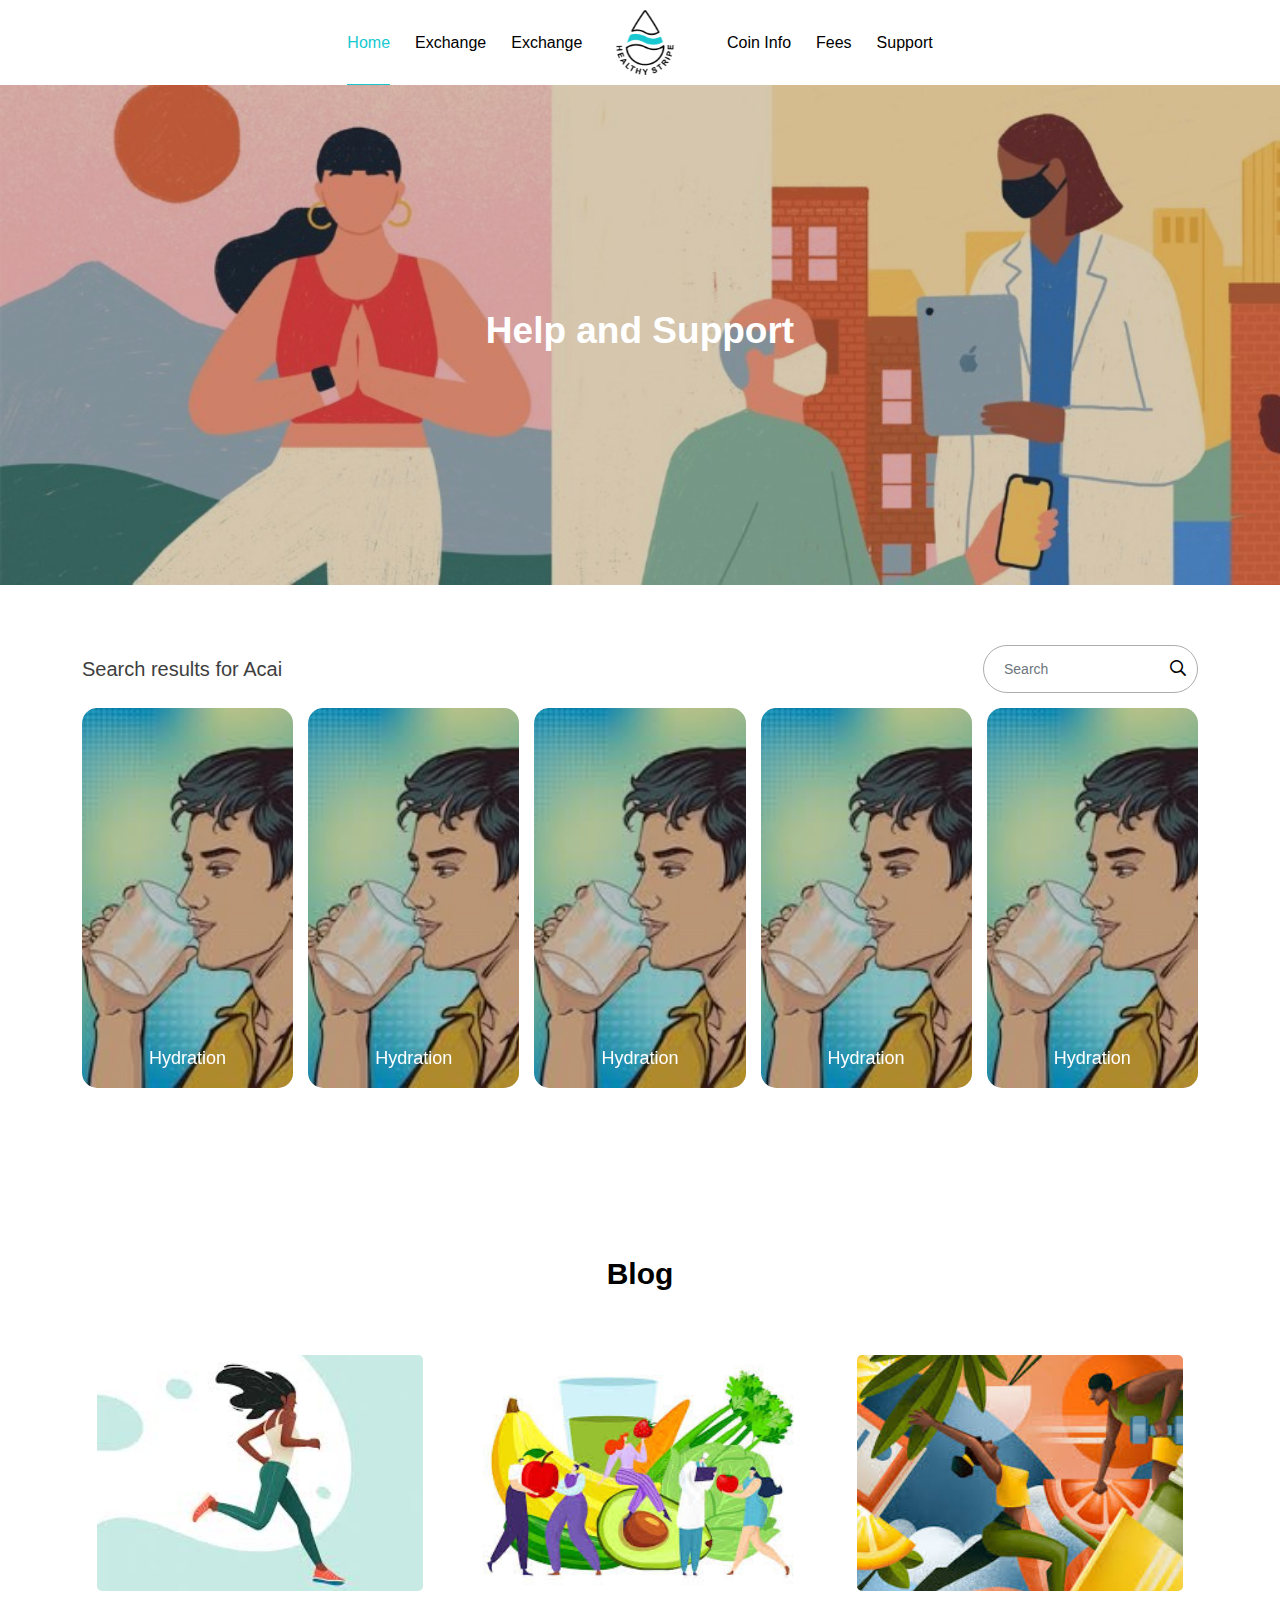
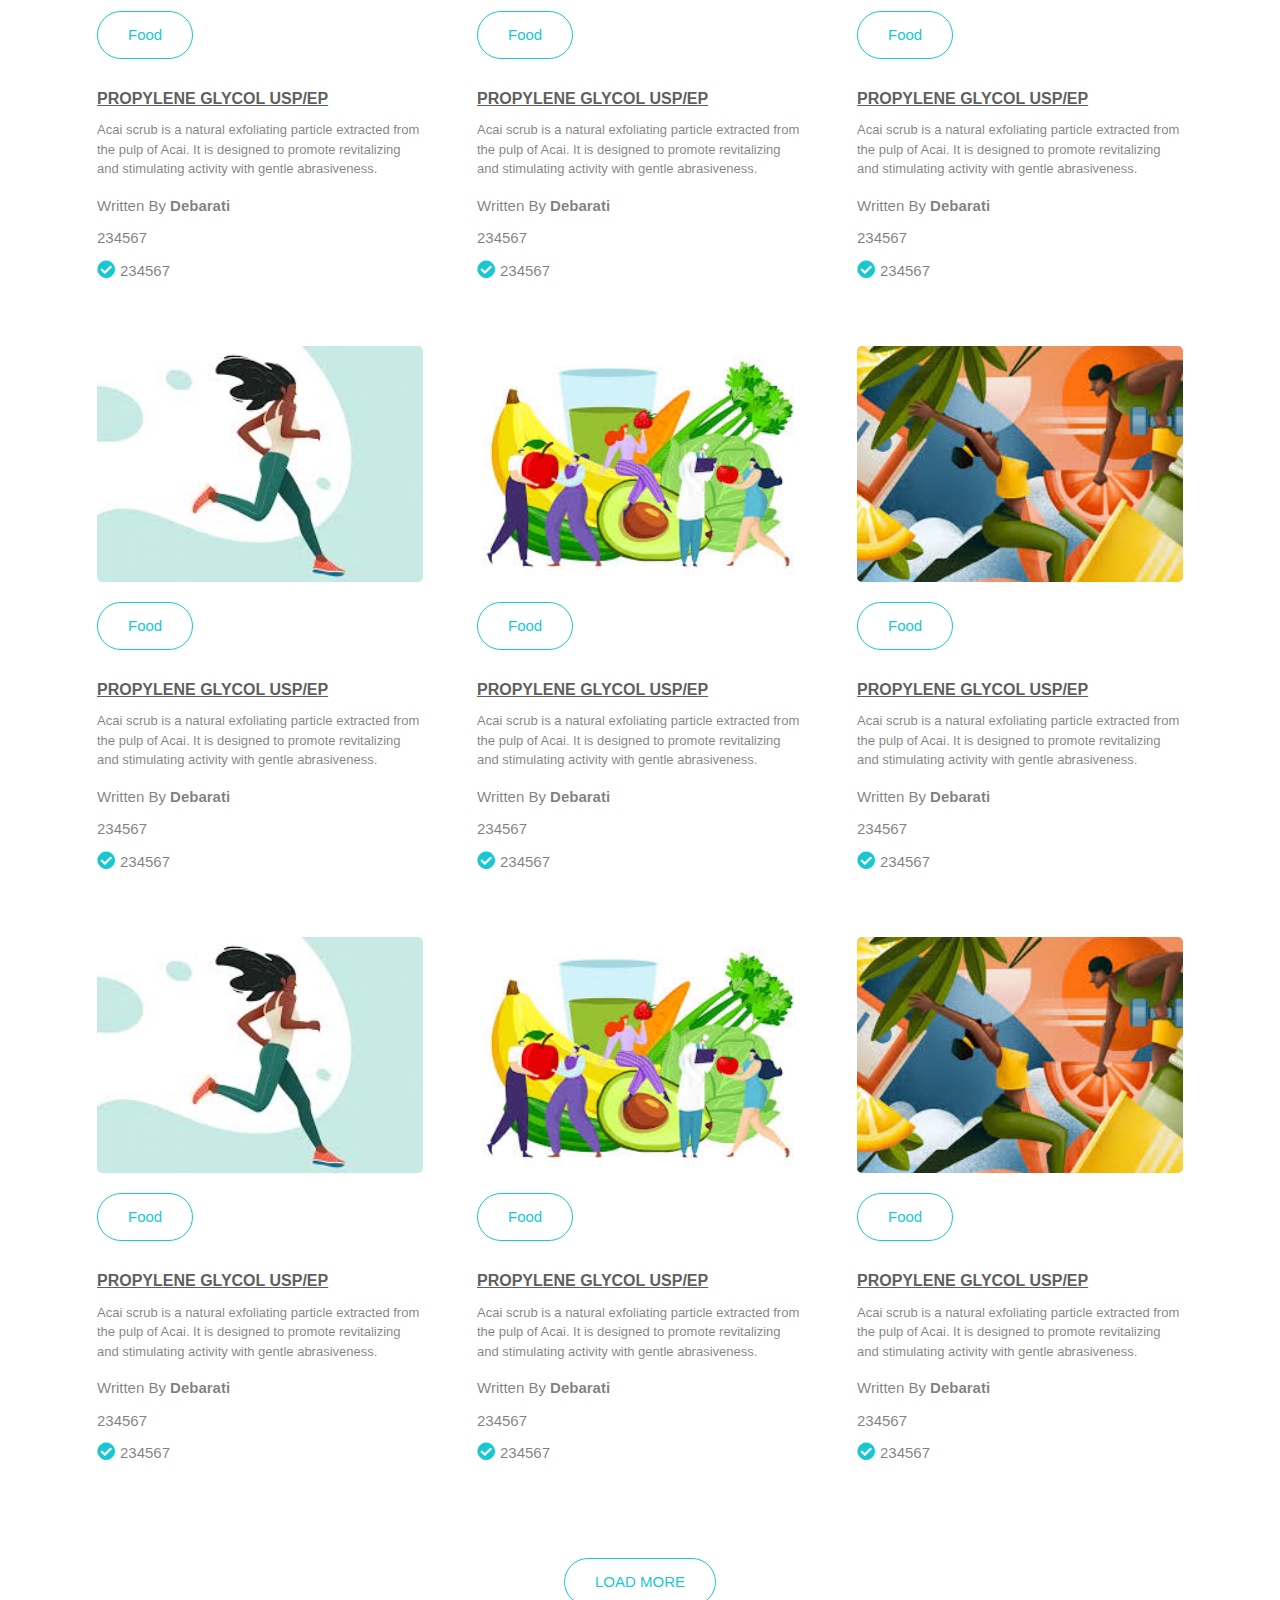
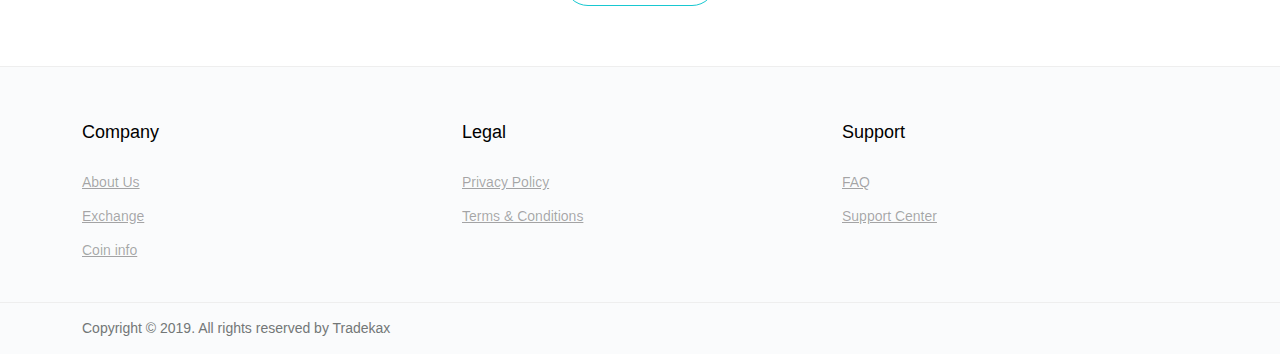
==== index.html @ e3a2a2ac "initial" ====
<!doctype html>
<html lang="en">

<head>
    <meta charset="utf-8">
    <meta name="viewport" content="width=device-width, initial-scale=1">
    <title>Homepage</title>
    <link rel="apple-touch-icon" sizes="57x57" href="img/favicon/apple-icon-57x57.png">
    <link rel="apple-touch-icon" sizes="60x60" href="img/favicon/apple-icon-60x60.png">
    <link rel="apple-touch-icon" sizes="72x72" href="img/favicon/apple-icon-72x72.png">
    <link rel="apple-touch-icon" sizes="76x76" href="img/favicon/apple-icon-76x76.png">
    <link rel="apple-touch-icon" sizes="114x114" href="img/favicon/apple-icon-114x114.png">
    <link rel="apple-touch-icon" sizes="120x120" href="img/favicon/apple-icon-120x120.png">
    <link rel="apple-touch-icon" sizes="144x144" href="img/favicon/apple-icon-144x144.png">
    <link rel="apple-touch-icon" sizes="152x152" href="img/favicon/apple-icon-152x152.png">
    <link rel="apple-touch-icon" sizes="180x180" href="img/favicon/apple-icon-180x180.png">
    <link rel="icon" type="image/png" sizes="192x192" href="img/favicon/android-icon-192x192.png">
    <link rel="icon" type="image/png" sizes="32x32" href="img/favicon/favicon-32x32.png">
    <link rel="icon" type="image/png" sizes="96x96" href="img/favicon/favicon-96x96.png">
    <link rel="icon" type="image/png" sizes="16x16" href="img/favicon/favicon-16x16.png">
    <link rel="manifest" href="img/favicon/manifest.json">
    <meta name="msapplication-TileColor" content="#ffffff">
    <meta name="msapplication-TileImage" content="img/favicon/ms-icon-144x144.png">
    <meta name="theme-color" content="#ffffff">

    <!-- Bootstrap 5.2.3 CSS -->
    <link rel="stylesheet" type="text/css" href="css/bootstrap.min.css">
    <!--  Font-Awesome-5 CSS -->
    <link rel="stylesheet" href="css/font-awesome.css">
    <!-- Swiper 8.1.5 -->
    <link rel="stylesheet" href="css/swiper-bundle.min.css">
    <!-- Custom CSS -->
    <link rel="stylesheet" type="text/css" href="css/style.css">
    <!-- Custom Responsive CSS -->
    <link rel="stylesheet" type="text/css" href="css/responsive.css">

</head>

<body>
    <!-- loader  -->
    <div class="loader-wrapper" style="display: none;">
        <div class="loader">
            <img src="img/logo.png" alt="">
        </div>
    </div>

    <!-- Header -->
    <header id="header">
        <div class="container">
            <div class="row">
                <div class="col-12">
                    <nav class="navbar navbar-expand-lg">
                        <a class="navbar-brand d-lg-none" href="index.html">
                            <img src="img/logo.png" alt="">
                        </a>

                        <button class="navbar-toggler" type="button">
                            <span class="navbar-toggler-icon"></span>
                        </button>
                        <div class="overlay" style="display:none"></div>
                        <div class="collapse navbar-collapse">
                            <ul class="navbar-nav left_auto">
                                <li class="nav-item active">
                                    <a class="nav-link" href="index.html">Home</a>
                                </li>
                                <li class="nav-item">
                                    <a class="nav-link" href="javascript:void(0);">Exchange</a>
                                </li>
                                <li class="nav-item">
                                    <a class="nav-link" href="javascript:void(0);">Exchange</a>
                                </li>
                                <li class="nav-item mobile_none">
                                    <a class="navbar-brand" href="index.html">
                                        <img src="img/logo.png" alt="">
                                    </a>
                                </li>
                                <li class="nav-item">
                                    <a class="nav-link" href="javascript:void(0);">Coin Info</a>
                                </li>
                                <li class="nav-item">
                                    <a class="nav-link" href="javascript:void(0);">Fees</a>
                                </li>

                                <li class="nav-item">
                                    <a class="nav-link" href="javascript:void(0);">Support</a>
                                </li>
                            </ul>


                        </div>
                    </nav>
                </div>
            </div>
        </div>
    </header>



    <section class="same_page_heading section_padding hero_banner">
        <div class="container">
            <div class="row">
                <div class="col-sm-12 col-md-12 col-lg-12">
                    <div class="text-center other_page_inner">
                        <div class="page_heading">
                            <h1>Help and Support</h1>

                        </div>

                    </div>
                </div>
            </div>
        </div>
    </section>

    <section class="slider_section section_padding">
        <div class="container">
            <div class="top_filter_bar">
                <div class="top_filter_heading">
                    <h2>Search results for Acai</h2>
                </div>
                <div class="top_filter_select">
                    <div class="form-group position-relative">                       
                        <input type="text" class="form-control" placeholder="Search">
                        <div class="verified"><i class="far fa-search"></i></div>
                    </div>
                </div>
            </div>
            <div class="swiper partners-swiper">
                <div class="swiper-wrapper">
                    <div class="swiper-slide">
                        <div class="slide_card">
                            <img src="img/topic.jpg" alt="">
                            <div class="tittle">
                                <h3>Hydration</h3>
                            </div>
                        </div>


                    </div>

                    <div class="swiper-slide">
                        <div class="slide_card">
                            <img src="img/topic.jpg" alt="">
                            <div class="tittle">
                                <h3>Hydration</h3>
                            </div>
                        </div>


                    </div>

                    <div class="swiper-slide">
                        <div class="slide_card">
                            <img src="img/topic.jpg" alt="">
                            <div class="tittle">
                                <h3>Hydration</h3>
                            </div>
                        </div>


                    </div>

                    <div class="swiper-slide">
                        <div class="slide_card">
                            <img src="img/topic.jpg" alt="">
                            <div class="tittle">
                                <h3>Hydration</h3>
                            </div>
                        </div>


                    </div>

                    <div class="swiper-slide">
                        <div class="slide_card">
                            <img src="img/topic.jpg" alt="">
                            <div class="tittle">
                                <h3>Hydration</h3>
                            </div>
                        </div>


                    </div>

                    <div class="swiper-slide">
                        <div class="slide_card">
                            <img src="img/topic.jpg" alt="">
                            <div class="tittle">
                                <h3>Hydration</h3>
                            </div>
                        </div>


                    </div>
                    <div class="swiper-slide">
                        <div class="slide_card">
                            <img src="img/topic.jpg" alt="">
                            <div class="tittle">
                                <h3>Hydration</h3>
                            </div>
                        </div>


                    </div>

                </div>
            </div>
        </div>
    </section>

    <section class="product_section section_padding">
        <div class="container">
            <div class="text-center m-5">
               
                <h2 class="section-heading">
                   Blog
                </h2>
            </div>
            <div class="right_block_wrapper">


                <div class="product_list">
                    <div class="row g-4">
                        <div class="col-sm-12 col-md-6 col-lg-6 col-xl-4">
                            <div class="product_card">
                                <div class="product_img position-relative">
                                    <a href="javascript:void(0)"><img src="img/blog1.jpg" alt="#"></a>
                                   
                                </div>
                                <div class="product_details">
                                    <div class="btn_block">
                                        <a href="#!" class="quote-btn">Food
                                        </a>
                                    </div>
                                    <div class="tittle_dis_block">
                                        <h3><a href="javascript:void(0)">PROPYLENE GLYCOL USP/EP</a></h3>
                                        <p>Acai scrub is a natural exfoliating particle extracted from the pulp of Acai.
                                            It is designed to promote revitalizing and stimulating activity with gentle
                                            abrasiveness.</p>
                                    </div>
                                    <div class="getbtn_block">
                                        <div class="product_id">
                                            <span>Written By</span> Debarati 
                                        </div>
                                        <div class="product_id">
                                          <span>234567</span>
                                        </div>
                                        <div class="product_id">
                                            <i class="fas fa-check-circle"></i><span>234567</span>
                                        </div>
                                       
                                    </div>
                                </div>
                            </div>
                        </div>
                        <div class="col-sm-12 col-md-6 col-lg-6 col-xl-4">
                            <div class="product_card">
                                <div class="product_img position-relative">
                                    <a href="javascript:void(0)"><img src="img/blog2.jpg" alt="#"></a>
                                  
                                </div>
                                <div class="product_details">
                                    <div class="btn_block">
                                        <a href="#!" class="quote-btn">Food
                                        </a>
                                    </div>
                                    <div class="tittle_dis_block">
                                        <h3><a href="javascript:void(0)">PROPYLENE GLYCOL USP/EP</a></h3>
                                        <p>Acai scrub is a natural exfoliating particle extracted from the pulp of Acai.
                                            It is designed to promote revitalizing and stimulating activity with gentle
                                            abrasiveness.</p>
                                    </div>
                                    <div class="getbtn_block">
                                        <div class="product_id">
                                            <span>Written By</span> Debarati 
                                        </div>
                                        <div class="product_id">
                                          <span>234567</span>
                                        </div>
                                        <div class="product_id">
                                            <i class="fas fa-check-circle"></i><span>234567</span>
                                        </div>
                                       
                                    </div>
                                </div>
                            </div>
                        </div>
                        <div class="col-sm-12 col-md-6 col-lg-6 col-xl-4">
                            <div class="product_card">
                                <div class="product_img position-relative">
                                    <a href="javascript:void(0)"><img src="img/blog3.jpg" alt="#"></a>
                                   
                                </div>
                                <div class="product_details">
                                    <div class="btn_block">
                                        <a href="#!" class="quote-btn">Food
                                        </a>
                                    </div>
                                    <div class="tittle_dis_block">
                                        <h3><a href="javascript:void(0)">PROPYLENE GLYCOL USP/EP</a></h3>
                                        <p>Acai scrub is a natural exfoliating particle extracted from the pulp of Acai.
                                            It is designed to promote revitalizing and stimulating activity with gentle
                                            abrasiveness.</p>
                                    </div>
                                    <div class="getbtn_block">
                                        <div class="product_id">
                                            <span>Written By</span> Debarati 
                                        </div>
                                        <div class="product_id">
                                          <span>234567</span>
                                        </div>
                                        <div class="product_id">
                                            <i class="fas fa-check-circle"></i><span>234567</span>
                                        </div>
                                       
                                    </div>
                                </div>
                            </div>
                        </div>

                        <div class="col-sm-12 col-md-6 col-lg-6 col-xl-4">
                            <div class="product_card">
                                <div class="product_img position-relative">
                                    <a href="javascript:void(0)"><img src="img/blog1.jpg" alt="#"></a>
                                   
                                </div>
                                <div class="product_details">
                                    <div class="btn_block">
                                        <a href="#!" class="quote-btn">Food
                                        </a>
                                    </div>
                                    <div class="tittle_dis_block">
                                        <h3><a href="javascript:void(0)">PROPYLENE GLYCOL USP/EP</a></h3>
                                        <p>Acai scrub is a natural exfoliating particle extracted from the pulp of Acai.
                                            It is designed to promote revitalizing and stimulating activity with gentle
                                            abrasiveness.</p>
                                    </div>
                                    <div class="getbtn_block">
                                        <div class="product_id">
                                            <span>Written By</span> Debarati 
                                        </div>
                                        <div class="product_id">
                                          <span>234567</span>
                                        </div>
                                        <div class="product_id">
                                            <i class="fas fa-check-circle"></i><span>234567</span>
                                        </div>
                                       
                                    </div>
                                </div>
                            </div>
                        </div>
                        <div class="col-sm-12 col-md-6 col-lg-6 col-xl-4">
                            <div class="product_card">
                                <div class="product_img position-relative">
                                    <a href="javascript:void(0)"><img src="img/blog2.jpg" alt="#"></a>
                                  
                                </div>
                                <div class="product_details">
                                    <div class="btn_block">
                                        <a href="#!" class="quote-btn">Food
                                        </a>
                                    </div>
                                    <div class="tittle_dis_block">
                                        <h3><a href="javascript:void(0)">PROPYLENE GLYCOL USP/EP</a></h3>
                                        <p>Acai scrub is a natural exfoliating particle extracted from the pulp of Acai.
                                            It is designed to promote revitalizing and stimulating activity with gentle
                                            abrasiveness.</p>
                                    </div>
                                    <div class="getbtn_block">
                                        <div class="product_id">
                                            <span>Written By</span> Debarati 
                                        </div>
                                        <div class="product_id">
                                          <span>234567</span>
                                        </div>
                                        <div class="product_id">
                                            <i class="fas fa-check-circle"></i><span>234567</span>
                                        </div>
                                       
                                    </div>
                                </div>
                            </div>
                        </div>
                        <div class="col-sm-12 col-md-6 col-lg-6 col-xl-4">
                            <div class="product_card">
                                <div class="product_img position-relative">
                                    <a href="javascript:void(0)"><img src="img/blog3.jpg" alt="#"></a>
                                   
                                </div>
                                <div class="product_details">
                                    <div class="btn_block">
                                        <a href="#!" class="quote-btn">Food
                                        </a>
                                    </div>
                                    <div class="tittle_dis_block">
                                        <h3><a href="javascript:void(0)">PROPYLENE GLYCOL USP/EP</a></h3>
                                        <p>Acai scrub is a natural exfoliating particle extracted from the pulp of Acai.
                                            It is designed to promote revitalizing and stimulating activity with gentle
                                            abrasiveness.</p>
                                    </div>
                                    <div class="getbtn_block">
                                        <div class="product_id">
                                            <span>Written By</span> Debarati 
                                        </div>
                                        <div class="product_id">
                                          <span>234567</span>
                                        </div>
                                        <div class="product_id">
                                            <i class="fas fa-check-circle"></i><span>234567</span>
                                        </div>
                                       
                                    </div>
                                </div>
                            </div>
                        </div>
                        <div class="col-sm-12 col-md-6 col-lg-6 col-xl-4">
                            <div class="product_card">
                                <div class="product_img position-relative">
                                    <a href="javascript:void(0)"><img src="img/blog1.jpg" alt="#"></a>
                                   
                                </div>
                                <div class="product_details">
                                    <div class="btn_block">
                                        <a href="#!" class="quote-btn">Food
                                        </a>
                                    </div>
                                    <div class="tittle_dis_block">
                                        <h3><a href="javascript:void(0)">PROPYLENE GLYCOL USP/EP</a></h3>
                                        <p>Acai scrub is a natural exfoliating particle extracted from the pulp of Acai.
                                            It is designed to promote revitalizing and stimulating activity with gentle
                                            abrasiveness.</p>
                                    </div>
                                    <div class="getbtn_block">
                                        <div class="product_id">
                                            <span>Written By</span> Debarati 
                                        </div>
                                        <div class="product_id">
                                          <span>234567</span>
                                        </div>
                                        <div class="product_id">
                                            <i class="fas fa-check-circle"></i><span>234567</span>
                                        </div>
                                       
                                    </div>
                                </div>
                            </div>
                        </div>
                        <div class="col-sm-12 col-md-6 col-lg-6 col-xl-4">
                            <div class="product_card">
                                <div class="product_img position-relative">
                                    <a href="javascript:void(0)"><img src="img/blog2.jpg" alt="#"></a>
                                  
                                </div>
                                <div class="product_details">
                                    <div class="btn_block">
                                        <a href="#!" class="quote-btn">Food
                                        </a>
                                    </div>
                                    <div class="tittle_dis_block">
                                        <h3><a href="javascript:void(0)">PROPYLENE GLYCOL USP/EP</a></h3>
                                        <p>Acai scrub is a natural exfoliating particle extracted from the pulp of Acai.
                                            It is designed to promote revitalizing and stimulating activity with gentle
                                            abrasiveness.</p>
                                    </div>
                                    <div class="getbtn_block">
                                        <div class="product_id">
                                            <span>Written By</span> Debarati 
                                        </div>
                                        <div class="product_id">
                                          <span>234567</span>
                                        </div>
                                        <div class="product_id">
                                            <i class="fas fa-check-circle"></i><span>234567</span>
                                        </div>
                                       
                                    </div>
                                </div>
                            </div>
                        </div>
                        <div class="col-sm-12 col-md-6 col-lg-6 col-xl-4">
                            <div class="product_card">
                                <div class="product_img position-relative">
                                    <a href="javascript:void(0)"><img src="img/blog3.jpg" alt="#"></a>
                                   
                                </div>
                                <div class="product_details">
                                    <div class="btn_block">
                                        <a href="#!" class="quote-btn">Food
                                        </a>
                                    </div>
                                    <div class="tittle_dis_block">
                                        <h3><a href="javascript:void(0)">PROPYLENE GLYCOL USP/EP</a></h3>
                                        <p>Acai scrub is a natural exfoliating particle extracted from the pulp of Acai.
                                            It is designed to promote revitalizing and stimulating activity with gentle
                                            abrasiveness.</p>
                                    </div>
                                    <div class="getbtn_block">
                                        <div class="product_id">
                                            <span>Written By</span> Debarati 
                                        </div>
                                        <div class="product_id">
                                          <span>234567</span>
                                        </div>
                                        <div class="product_id">
                                            <i class="fas fa-check-circle"></i><span>234567</span>
                                        </div>
                                       
                                    </div>
                                </div>
                            </div>
                        </div>
                  
                    </div>
                    <div>
                        <div class="btn_block text-center mt-5">
                            <a href="#!" class="quote-btn">LOAD MORE
                            </a>
                        </div>
                    </div>
                </div>

            </div>
        </div>
    </section>






    <footer class="footer_wrapper">
        <div class="container">
            <div class="row">              
                <div class="col-md-12 col-lg-12 col-xl-12 order-xl-1 order-lg-1">
                    <div class="row">
                        <div class="col-6 col-md-4  mb-3 mb-sm-0">
                            <h6>Company</h6>
                            <ul class="footer-links">
                                <li> <a href="#">About Us</a> </li>
                                <li> <a href="./Page2.html">Exchange</a> </li>
                                <li> <a href="#">Coin info</a> </li>
                            </ul>
                        </div>
                        <div class="col-6 col-md-4  mb-3 mb-sm-0">
                            <h6>Legal</h6>
                            <ul class="footer-links">
                                <li><a href="#">Privacy Policy</a></li>
                                <li><a href="#">Terms & Conditions</a></li>
                            </ul>
                        </div>
                        <div class="col-6 col-md-4 mb-3 mb-sm-0">
                            <h6>Support</h6>
                            <ul class="footer-links">
                                <li><a href="#">FAQ</a></li>
                                <li><a href="#">Support Center</a></li>
                            </ul>
                        </div>
                       
                    </div>
                </div>
            </div>
        </div>
        <div class="copyright">
            <div class="container">
                <div class="row align-items-center">
                    <div class="col-sm-12">
                        <span>
                            Copyright © 2019. All rights reserved by Tradekax
                        </span>
                    </div>

                </div>
            </div>
        </div>
    </footer>

    <a href="javascript:void(0)" id="top-button" class="back_top">
        <span>
            <svg xmlns="http://www.w3.org/2000/svg" viewBox="0 0 25 25" fill="none">
                <mask id="mask0_511_55" style="mask-type:alpha" maskUnits="userSpaceOnUse" x="0" y="0" width="25"
                    height="25">
                    <rect x="0.5" y="0.25" width="24" height="24" fill="currentColor" />
                </mask>
                <g mask="url(#mask0_511_55)">
                    <path
                        d="M11.5 22.25V6.075L6.9 10.65L5.5 9.25L12.5 2.25L19.5 9.25L18.1 10.675L13.5 6.075V22.25H11.5Z"
                        fill="currentColor" />
                </g>
            </svg>
        </span>
    </a>



    <script src="https://ajax.googleapis.com/ajax/libs/jquery/3.6.1/jquery.min.js"></script>
    <!-- Bootstrap v5.2.3  -->

    <script src="https://cdn.jsdelivr.net/npm/bootstrap@5.0.2/dist/js/bootstrap.bundle.min.js"
        integrity="sha384-MrcW6ZMFYlzcLA8Nl+NtUVF0sA7MsXsP1UyJoMp4YLEuNSfAP+JcXn/tWtIaxVXM"
        crossorigin="anonymous"></script>
    <!-- Swiper 8.1.5 -->
    <script src="js/swiper-bundle.min.js"></script>
    <script src="js/script.js"></script>

    <script>
        var swiper = new Swiper(".mySwiper", {
            spaceBetween: 20,
            pagination: {
                el: ".swiper-pagination",
                clickable: true,
            },
        });


        var swiper = new Swiper(".partners-swiper", {
            spaceBetween: 15,
            speed: 1000,
            loop: true,
            pagination: {
                el: ".swiper-pagination",
                clickable: true,
            },
            navigation: {
                nextEl: ".swiper-button-next",
                prevEl: ".swiper-button-prev"
            },
            autoplay: {
                delay: 1000,
                disableOnInteraction: false,
                pauseOnMouseEnter: true,
            },
            breakpoints: {
                0: {
                    slidesPerView: 1,
                },
                575: {
                    slidesPerView: 2,
                },
                767: {
                    slidesPerView: 4,
                },
                991: {
                    slidesPerView: 4,
                },
                1200: {
                    slidesPerView: 5,
                },
            },
        });
    </script>
</body>

</html>
---- css/style.css ----
html {
    /* For Firefox */
    overflow-y: scroll;
    scrollbar-color: #b8b8b8 #282829;
    scrollbar-width: thin;
  }  
  /* For Chrome and other browsers except Firefox */
  body::-webkit-scrollbar {
      width: 0.5em;
      background-color: #282829;
  }
  body::-webkit-scrollbar-thumb {
      background-color: #b8b8b8;
  }

* {
    -webkit-font-smoothing: antialiased;
    -moz-os-font-smoothing: grayscale;
    box-sizing: border-box;
    padding: 0;
    margin: 0;
    outline: 0;
    vertical-align: baseline;
}

html {
  scroll-behavior: smooth;
}

body {
    margin: 0 auto;
    font-size: 16px;
    padding: 0;
    font-family: 'Open Sans', sans-serif;
    color: #000;
}

::selection {
    background-color: #2050ec;
    color: #fff;
}

h1,
h2,
h3,
h4,
h5,
h6,
.h1,
.h2,
.h3,
.h4,
.h5,
.h6 {
    color: #000;
}

a {
    transition: all 0.5s ease;
    -moz-transition: all 0.5s ease;
    -ms-transition: all 0.5s ease;
    -o-transition: all 0.5s ease;
    -webkit-transition: all 0.5s ease;
    outline: 0;
    color: #000;
}

a:hover {
    outline: none;
    color: #1d1d1d;
    text-decoration: none;
}

.wow {
    visibility: hidden;
}

.clear {
    clear: both;
}

img:not(table img) {
    max-width: 100%;
}

iframe {
    border: 0;
    max-width: 100%;
    display: block;
    margin: 0 auto;
}

p {
    font-size: 16px;
    color: #757576;
}

figure {
    margin: 0 auto;
    display: block;
    text-align: center;
}

body.scroll-off {
    overflow: hidden;
}

.section-padding {
    padding-top: 60px;
    padding-bottom: 60px;
}

.section-heading {
    color: #000000;
    font-size: 30px;
    font-weight: bold;
    margin-bottom: 0;
}

.section {
    margin-top: 50px;
}

.font-400 {
    font-weight: 400;
}

.font-500 {
    font-weight: 500;
}

::-webkit-input-placeholder {
    color: rgba(0, 0, 0, 0.3);
}

::-moz-placeholder {
    color: rgba(0, 0, 0, 0.3);
}

:-ms-input-placeholder {
    color: rgba(0, 0, 0, 0.3);
}

:-moz-placeholder {
    color: rgba(0, 0, 0, 0.3);
}


/*==================== User Dropdown Start ===================*/

.user_dropdown {
    display: inline-block;
}

.user_dropdown>a {
    color: #494949;
    padding-right: 0;
    padding-top: 0;
    padding-bottom: 0;
}

.user_dropdown img {
    height: 35px;
    width: auto;
    border-radius: 50%;
}

.user_dropdown .dropdown-menu.show {
    display: block;
    left: auto;
    right: 0;
    width: 160px;
    overflow-x: hidden;
    padding-bottom: 0;
    box-shadow: 1px 1px 8px 0px rgba(60, 64, 67, 0.3);
    border: none;
    border-radius: 2px;
    margin-top: 10px;
    opacity: 1;
    visibility: visible;
}

.user_name>div {
    white-space: nowrap;
    max-width: calc(160px - 10px);
    overflow: hidden;
    text-overflow: ellipsis;
    display: inline-block;
    vertical-align: middle;
    color: #494949;
    text-transform: capitalize;
    font-size: 15px;
}

.user_name {
    padding: 0 10px;
    border-bottom: 1px solid #e9ecef;
}

.user_name small {
    color: #a2a2a2;
    text-transform: lowercase;
}

.user_name .user_email {
    margin-top: -18px;
}

.user_dropdown ul {
    list-style: none;
    margin: 0;
    padding: 0;
}

.user_dropdown ul li {
    display: block;
}

.user_dropdown ul li a {
    color: #494949;
    text-transform: capitalize;
    font-size: 14px;
    padding: 5px 0;
    padding-left: 20px;
    display: block;
    border-bottom: 1px solid #e9ecef;
}

.user_dropdown ul li a i {
    margin-right: 5px;
}

.user_dropdown ul li a:hover {
    background-color: #e9ecef;
}


/*==================== User Dropdown End ===================*/


/* *** loader css start ****  */

.loader-wrapper {
    background: rgba(0, 0, 0, 0.90);
    display: flex;
    align-items: center;
    justify-content: center;
    position: fixed;
    height: 100%;
    width: 100%;
    z-index: 9999;
    top: 0;
    left: 0;
}

.loader {
    position: relative;
    width: 100px;
    height: 100px;
    border-radius: 50%;
    background-color: #fff;
    box-shadow: 0 0 6px 2px rgba(0, 0, 0, 0.1);
}

.loader:before {
    content: "";
    width: 100px;
    height: 100px;
    border: 5px solid rgba(0, 0, 0, 0.05);
    border-top-color: #000;
    border-radius: 50%;
    animation: spin 1.5s infinite linear;
    display: block;
}

@keyframes spin {
    0% {
        transform: rotate(0deg);
    }
    100% {
        transform: rotate(360deg);
    }
}

@-webkit-keyframes spin {
    0% {
        transform: rotate(0deg);
    }
    100% {
        transform: rotate(360deg);
    }
}

.loader img {
    width: 60%;
    position: absolute;
    top: 50%;
    left: 50%;
    -webkit-transform: translate(-50%, -50%);
    transform: translate(-50%, -50%);
}


/* *** loader css end  ****  */


/*==================== Header Start ===================*/

#header {
    height: 85px;
    display: flex;
    align-items: center;
    /* z-index: 10; */
    position: relative;
    box-shadow: 0 0.5rem 1rem rgba(0, 0, 0, 0.05);
    background: 0 0 !important;
    background-color: #fff !important;
}

#header.is-sticky {
    position: fixed;
    right: 0;
    left: 0;
    top: 0;
    transform: translateY(-100%);
    -webkit-box-shadow: 0 0 10px 0 rgba(0, 0, 0, 0.1);
    box-shadow: 0 0 10px 0 rgba(0, 0, 0, 0.1);
    height: 65px;
    border-bottom: 1px solid #ededed;
}

#header.is-sticky.awake {
    transform: translateY(0%);
    -webkit-transition: 0.3s all ease-out;
    -o-transition: 0.3s all ease-out;
    transition: 0.3s all ease-out;
}

#header.is-sticky.inner_pages_head,
#header.inner_pages_head {
    height: 65px;
}

#header>.container-fluid>.navbar {
    padding-left: 0;
    padding-right: 0;
}

#header .navbar-brand img {
    height: 80px;
    width: auto;
}

#header .navbar-expand-lg .navbar-nav .nav-item {
    margin-right: 25px;
}

#header .navbar-expand-lg .navbar-nav .nav-item:last-child {
    margin-right: 0px;
}

#header .navbar-expand-lg .navbar-nav .nav-link {
    color: #000000;
    padding: 0;
    font-size: 16px;
    font-weight: 500;
    position: relative;
}

#header .navbar-expand-lg .navbar-nav .nav-link:hover,
#header .navbar-expand-lg .navbar-nav .nav-item.active .nav-link {
    color: #18c8d1;
}

#header .navbar-expand-lg .navbar-nav .nav-link:hover:before,
#header .navbar-expand-lg .navbar-nav .nav-item.active .nav-link:before {
    color: #18c8d1;
    transform: scaleX(1);
}

#header .navbar-expand-lg .navbar-nav .nav-link:before {
    left: 0;
    bottom: -30px;
    width: 100%;
    height: 1px;
    background: #18c8d1;
    transform: scaleX(0);
    content: "";
    position: absolute;
    transition: transform 0.5s ease;
}

#header .dropdown-toggle::after {
    border: none;
    /* height: 8px;
  width: 11px; */
    /* background-image: url(../img/drop_arrow.png); */
    background-size: contain;
    background-repeat: no-repeat;
    vertical-align: middle;
    margin-top: 3px;
}

#header .extra_nav {
    margin-left: 30px;
}

#header .navbar-expand-lg .extra_nav .navbar-nav .nav-item {
    margin-right: 10px;
}

#header .navbar-expand-lg .extra_nav .navbar-nav .nav-item:last-child {
    margin-right: 0px;
}

#header .extra_nav .nav-item:list-child {
    margin-right: 0px;
}

#header .navbar-expand-lg .navbar-nav .nav-link.extra_btn {
  
    text-align: center;
    display: flex;
    align-items: center;
    justify-content: center;
    position: relative;
    border-radius: 4px;
    font-size: 15px;
    font-weight: 500; padding: 8px 15px;
}

#header .extra_btn:hover {
    background-color: rgba(255, 255, 255, 0.24);
}

#header .sign_up_btn .extra_btn {
    background-color: #c72026;
    color: #fff !important;
    border: 1px solid #c72026;
}

#header .sign_up_btn .extra_btn:hover {
    background-color: #fff;
    color: #c72026 !important;
}

#header .login_btn .extra_btn {
    background-color: #fff;
    color: #c72026 !important;
    border: 1px solid #c72026;
}

#header .login_btn .extra_btn:hover {
    background-color: #c72026;
    color: #fff !important;
}

#header .extra_btn:before {
    display: none;
}

#header .flag_ico {
    position: absolute;
    left: 5px;
    top: 50%;
    transform: translateY(-50%);
}

#header .navbar-expand-lg .navbar-nav .nav-link.lang_drop {
    padding-left: 32px;
    padding-right: 5px;
    width: auto;
    font-weight: 400;
    color: #000;
}

#header .navbar-expand-lg .navbar-nav .nav-link.lang_drop:hover {
    background-color: #ebebeb;
}

#header .navbar-expand-lg .navbar-nav .nav-link.lang_drop img {
    width: 21px;
    height: auto;
    vertical-align: text-bottom;
}

#header .for_mobile {
    display: none;
}

#header .for_desktop {
    display: block;
}

#header .dropdown-item {
    font-weight: 300;
}


/*#header .dropdown-item:hover {
    background-color: #30383d;
    color: rgba(255,255,255,0.60);
}*/

.langugae_filter {
    position: relative;
}

.lang_dropdown {
    display: none;
    position: absolute;
    top: 100%;
    min-width: 80px;
    background-color: #fff;
    color: rgba(255, 255, 255, 0.6);
    right: 0;
    box-shadow: 1px 1px 8px 0px rgba(60, 64, 67, 0.3);
    font-size: 14px;
}

.lang_country {
    position: relative;
    cursor: pointer;
}

.lang_country {
    position: relative;
    padding: 5px 0px 5px 34px;
    color: #494949;
    border-bottom: 1px solid #e9e9e9;
}

.lang_country .flag_ico img {
    max-width: 19px;
}

.lang_country:last-child {
    border-bottom: 0;
}

.lang_country:hover {
    color: #c72026;
    background-color: #ececec;
}

.langugae_filter:hover .lang_dropdown {
    display: block;
}

.navbar-brand {
    font-size: 0;
}


/*==================== Header End ===================*/



/*==================== Footer login Signup Section ===================*/

.footer-logsign-link {
    position: relative;
}

.footer-logsign-link:after,
.footer-logsign-link:before {
    content: "";
    position: absolute;
    top: 0;
    height: 100%;
    width: 50%;
    z-index: -1;
}

.footer-logsign-link:before {
    background-color: #df1f26;
    left: 0;
}

.footer-logsign-link:after {
    background-color: #ec2027;
    right: 0;
}

.footer-signin-link a,
.footer-signup-link a {
    height: 150px;
    align-items: center;
    padding-left: 50px;
    display: flex;
    flex-wrap: wrap;
    padding-right: 10px;
}

.footer-signup-link a {
    background-color: #df1f26;
    padding-left: 0px;
}

.footer-signin-link a {
    background-color: #ec2027;
}

.footer-signin-link a span,
.footer-signup-link a span {
    color: #fff;
    font-size: 36px;
    width: 100%;
}

.footer-signin-link a p,
.footer-signup-link a p {
    color: #fff;
    font-size: 15px;
    width: 100%;
    margin-bottom: 0;
}

.footer-signup-link a span.footer-link-arrow,
.footer-signin-link a span.footer-link-arrow {
    height: 50px;
    width: 50px;
    line-height: 50px;
    text-align: center;
    position: absolute;
    border-radius: 50%;
    background-color: #d42027;
    right: 30px;
    top: 50%;
    transform: translateY(-50%);
    font-size: 23px;
    transition: 0.5s all;
}

.footer-signup-link a:hover span.footer-link-arrow,
.footer-signin-link a:hover span.footer-link-arrow {
    background-color: #fff;
    color: #d42027;
}


/*==================== Footer login Signup Section ===================*/


/*==================== Footer ===================*/

.footer-block figure {
    margin: 0 0 30px;
    display: inline-block;
    max-width: 219px;
}

.cts_no {
    font-size: 15px;
    padding: 0 80px 0 0;
}

.cts_no p {
    font-size: 14px;
    color: rgba(0, 0, 0, 0.5);
    font-weight: 300;
}

.copyright {
    padding: 15px 0;
    border-top: 1px solid #eeeeee;
    color: #737777;
    font-size: 14px;
    margin-top: 30px;
}

.newsletter-form .form-control {
    height: 45px;
    font-size: 14px;
    color: rgba(0, 0, 0, 0.3);
    font-weight: 400;
    background: transparent;
    border: 0;
    border-radius: 3px;
    padding-right: 40px;
    border: 1px solid rgba(0, 0, 0, 0.1);
}

.relative-box {
    position: relative;
    top: 7px;
}

.relative-box .subscribe-btn {
    position: absolute;
    top: 0;
    right: 0;
    color: #827e7e;
    height: 45px;
    font-size: 20px;
    background: no-repeat;
}

.zindex100{
    z-index: 100;
}

.relative-box .subscribe-btn:hover {
    color: #d42027;
}

footer h6 {
    font-size: 17px;
    color: #000;
    margin: 0 0 27px;
    position: relative;
}

ul.footer-links {
    margin: 0;
    padding: 0;
    list-style: none;
}

ul.footer-links li {
    margin: 3px 0;
    padding: 0;
    list-style: none;
    margin-bottom: 10px;
}

ul.footer-links li a {
    font-size: 14px;
    font-weight: 400;
    color: rgba(0, 0, 0, 0.35);
}

ul.footer-links li a:hover {
    color: #d42027;
}

ul.footer-links.socialize li a {
    position: relative;
    padding-left: 25px;
}

ul.footer-links.socialize li a i {
    position: absolute;
    left: -9px;
    width: 30px;
    text-align: center;
    top: -4px;
    color: #959595;
    font-size: 17px;
}

.footer_wrapper {
    background: #fafbfc;
    padding: 55px 0 0;
    border-top: 1px solid #eeeeee;
}

footer h6 {
    font-size: 18px;
    margin: 0 0 27px;
    font-weight: 500;
}

.subscribe_text {
    font-size: 13px;
    color: rgba(0, 0, 0, 0.5);
    font-weight: 400;
}


.navbar {
    padding: 0;
}
 

#top-button {
    display: inline-block;   
    transition: background-color .3s, 
      opacity .5s, visibility .5s;
    opacity: 0;
    visibility: hidden;
    z-index: 1000;
  }
 
  #top-button.show {
    opacity: 1;
    visibility: visible;
  } 
.back_top {
    position:fixed;
    right:20px;
    bottom:20px;
    cursor:pointer;
    width:40px;
    height:40px;
    background-color:#dea366;
    display:none;
    border: #dea366 1px solid ;
     z-index: 1;

    border-radius:4px
}
.back_top span {
    position: relative;
    display: block;  color: #fff;
    width: 100%;
    height: 100%;
}
.back_top span svg {
    width: 22px;
    height: 21px;
    position: absolute;
    left: 0;
    margin: 0 auto;
    right: 0;
    text-align: center;
    top: 50%;
    transform: translateY(-50%);
}
.back_top:hover {
    border-color: #dea366;
    color: #dea366;
    background-color: #fff;
}
.back_top:hover span{   
     color: #dea366;}


/*==================== Footer ===================*/

#header .navbar-expand-lg .navbar-nav .nav-item.dropdown .nav-link {
    padding-right: 25px;
}

.mobiledrop {
    position: absolute;
    right: 0px;
    top: 0;
    width: 24px;
    height: 24px;
    padding: 0;
    display: flex;
    align-items: center;
    justify-content: center;
    border: 0;
    background-color: transparent;
}

/* Custom Select */

.custom_checkbox input[type="checkbox"],
.custom_checkbox input[type="radio"] {
    height: 21px;
    width: 21px;
    min-width: 21px;
    margin: 0;
    padding: 0;
    opacity: 1;
    appearance: none;
    border: 2px solid #d0d0d0;
    border-radius: 5px;
    background: transparent;
    position: relative;
    margin-right: 10px;
    cursor: pointer;
}

.custom_checkbox input[type="checkbox"]:checked,
.custom_checkbox input[type="radio"]:checked {
    border: 2px solid #1295d6;
    background: #1295d6;
}

.custom_checkbox input[type="checkbox"]:checked::before,
.custom_checkbox input[type="radio"]:checked::before {
    content: "\f00c";
    height: 100%;
    color: #fff;
    font-family: "Font-awesome-5-pro";
    position: absolute;
    font-weight: 500;
    font-size: 14px;
    display: flex;
    align-items: center;
    justify-content: center;
    width: 100%;
}

.custom_checkbox label {
    color: #555 !important;
}


/* Custom Radio */
.custom_radio [type="radio"]:checked,
.custom_radio [type="radio"]:not(:checked) {
    position: absolute;
    left: -9999px;
}
.custom_radio [type="radio"]:checked + label,
.custom_radio [type="radio"]:not(:checked) + label
{
    position: relative;
    padding-left: 28px;
    cursor: pointer;
    line-height: 20px;
    display: inline-block;
    color: #666;
}
.custom_radio [type="radio"]:checked + label:before,
.custom_radio [type="radio"]:not(:checked) + label:before {
    content: '';
    position: absolute;
    left: 0;
    top: 0;
    width: 18px;
    height: 18px;
    border: 1px solid #b5b5b5;
    border-radius: 100%;
    background: #fff;
}
.custom_radio [type="radio"]:checked + label::after, .custom_radio [type="radio"]:not(:checked) + label::after {
	content: '';
	width: 10px;
	height: 10px;
	background: #F87DA9;
	position: absolute;
	top: 4px;
	left: 4px;
	border-radius: 100%;
	-webkit-transition: all 0.2s ease;
	transition: all 0.2s ease;
}
.custom_radio  [type="radio"]:not(:checked) + label:after {
    opacity: 0;
    -webkit-transform: scale(0);
    transform: scale(0);
}
.custom_radio  [type="radio"]:checked + label:after {
    opacity: 1;
    -webkit-transform: scale(1);
    transform: scale(1);
}




.left_auto{
    margin: auto;
}
#header .navbar-expand-lg .navbar-nav { 
    align-items: center;
}

.same_page_heading {
    background-color: #F3F9FF;
    padding: 80px 0;
}
.page_heading h1 {
    font-size: 37px;
    font-weight: 700;
    color: #ffffff;
}
.hero_banner {
    background-image: url(../img/banner.jpg);
    min-height: 500px;
    position: relative;
    background-repeat: no-repeat;
    background-size: cover;
    display: flex;
    align-items: center;
    justify-content: center;
}

.hero_banner:after {
    content: "";
    width: 100%;
    height: 500px;
    position: absolute;
    background: #3d3d3d36;
}

.page_heading {
    position: relative;
    z-index: 9;
}



.top_filter_bar{
	display: flex;
	align-items: center;
	justify-content: space-between;
	margin-bottom: 15px;
}

.top_filter_heading h2{
   font-size: 20px;
   font-weight: 500;
   color: #3E3E3E;
   margin: 0;
}
.top_filter_select {
    display: flex;
    align-items: center;
    gap: 15px;
}
.top_filter_select .form-select {
    border: 1px solid #f7f7f7;
    border-radius: 70px;
    background-color: rgb(217 217 217 / 20%);
    height: 48px;
    font-size: 15px;
    padding-left: 20px;
    background-image: url(../img/arrow.png);
    background-size: auto;
    color: #000000;
    width: 150px;
	font-weight: 400;
}
.top_filter_select .form-select:focus {
	box-shadow: none;
}


/* crad css start*/
.product_card{
	display: flex;
	flex-direction: column;
	padding: 15px;
	border-radius: 12px;
	height: 100%;
   }
   .product_card:hover {
	 background-color: #F3F9FF;
   }
   .product_img img{
	border-radius: 5px;
	min-height: 236px;
	max-height: 236px;
	object-fit: cover;
	width: 100%;
	transition: 1s ease;
	}
   .tittle_dis_block h3 a{
	color:#5F5F5F;
   }
   .tittle_dis_block h3{
	font-size: 16px;
	font-weight: 700;
	color:#5F5F5F;
   }
   .tittle_dis_block p {
    font-size: 13px;
    font-weight: 400;
    color: rgb(0 0 0 / 50%);
    margin-top: 12px;
}
.product_id{
	font-size: 15px;
	font-weight: 700;
	color: rgb(0 0 0 / 50%);
	margin-bottom: 10px;
}
.product_id span{
	font-weight: 400;
}
.tittle_dis_block {
    margin-top: 30px;
}
.heart_icon {
    position: absolute;
    right: 20px;
    top: 20px;
    color: #fff;
}
.product_card:hover .heart_icon {  
    color: #F43B3B;
}
.product_card:hover .quote-btn {   
    color: #ffffff;    
    background: #1e82fe;
}
.product_img {
	overflow: hidden;
}
.product_card:hover .product_img img{
	-webkit-transform: scale(1.2);
    -ms-transform: scale(1.2);
    transform: scale(1.2);
    transition: 1s ease;
	}

	.product_details {
		display: flex;
		flex-direction: column;
		justify-content: space-between;
		flex: 1;
	}
/* card css end */

.section_padding {
	padding: 60px 0;
}

.slide_card{
    overflow: hidden;
    position: relative;
    border-radius: 15px;
}
.slide_card img{
    min-height: 380px;
    max-height: 380px;
    border-radius: 15px;
    object-fit: cover;
    max-width: 275px;
}
.slide_card::before{
    content: "";
    width: 100%;
    height: 380px;
    position: absolute;
    background: #0000003d;
    top: 0;
    left: 0;
}
.tittle h3{
  font-size: 18px;
  font-weight: 500;
  color: #fff;
}

.tittle{
    position:absolute;
    bottom: 10px;
    display: flex;
    align-items: center;
    left: 50%;
    justify-content: center;
    transform: translateX(-50%);
}

.form-control {
    border: 1px solid #ADADAD;
    height: 48px;
    font-size: 14px;
    padding-left: 20px;
    border-radius: 100px;
}
.verified {
    position: absolute;
    top: 50%;
    right: 12px;
    transform: translateY(-50%);
}

.quote-btn {
    font-weight: 500;
    font-size: 15px;
    line-height: 16px;
    color: #18c8d1;
    border-radius: 30px;
    border: 1px solid;
    display: inline-block;
    text-align: center;
    padding: 15px 30px;
    margin: 20px auto 0;
    text-decoration: none;
}
.product_card:hover .quote-btn {
    color: #ffffff;
    background: #18c8d1;
}
.product_id i {
    color: #18c8d1;
    font-size: 18px;
    padding-right: 5px;
}
---- css/responsive.css ----
@media (min-width: 1200px) and (max-width: 1440px) {
}

@media (min-width: 1200px) and (max-width: 1309px) {
}

@media (min-width: 1200px) {
}
@media (min-width: 992px) {
  .mobile_logo {
    display: none;
  }

  .dropdown-menu {
    right: 0;
    left: auto;
  }

  .dropdown:hover ul.dropdown-menu,
  .dropdown:hover ul.dropdown-menu.show {
    top: calc(100% + 5px);
    opacity: 1;
    visibility: visible;
    transform: rotateX(0) translateZ(0);

  }
}
@media (min-width: 768px) {
}

@media (min-width: 992px) and (max-width: 1199.98px) {
 
  #header .navbar-expand-lg .navbar-nav .nav-item {
    margin-right: 15px;
  }
  #header .extra_nav {
    margin-left: 15px;
  }

  #header .navbar-brand img {
    height: 30px;
  }
}

@media (min-width: 768px) and (max-width: 1199.98px) {
}

@media (min-width: 768px) and (max-width: 991.98px) {
 
}

 
@media (max-width: 991.98px) {
  .mobile_none{
    display: none;
  }
  .menuoverlay {
    position: fixed;
    height: 100vh;
    width: 100%;
    background: rgba(0, 0, 0, 0.4);
    top: 0;
    left: 0;
    z-index: 9;
    }
  #header .navbar-brand img {
    max-height: 32px;
    width: auto;
  }#header .navbar-nav .dropdown-menu {
    border: none;
    background: transparent;
}

  .navbar-toggler:focus,
  .navbar-toggler:active {
    outline: none;
    box-shadow: none;
  }

  .navbar-toggler {
    width: 24px;
    height: 24px;
    position: absolute;
    right: 0px;
    padding: 0;
    border: 0;
    z-index: 9;
  }

  .navbar-toggler:before {
    -webkit-transition: all 0.3s ease;
    -ms-transition: all 0.3s ease;
    transition: all 0.3s ease;
    position: absolute;
    top: 0;
    right: 0;
    display: block;
    height: 2px;
    width: 22px;
    background: #18c8d1;
    content: "";
  }

  .navbar-toggler span {
    -webkit-transition: all 0.3s ease;
    -ms-transition: all 0.3s ease;
    transition: all 0.3s ease;
    position: absolute;
    bottom: 14px;
    right: 0;
    display: block;
    height: 2px;
    width: 22px;
    background: #18c8d1;
  }
  .navbar-toggler:after {
    position: absolute;
    top: 16px;
    right: 0;
    display: block;
    height: 4px;
    width: 22px;
    border-top: 2px solid #18c8d1;
    content: "";
  }
  .navbar-toggler.menu-opened:before {
    top: 10px;
    background: #fff;
    width: 22px;
    -webkit-transform: rotate(-45deg);
    -moz-transform: rotate(-45deg);
    -ms-transform: rotate(-45deg);
    -o-transform: rotate(-45deg);
    transform: rotate(-45deg);
  }

  .navbar-toggler.menu-opened span {
    opacity: 0;
  }

  .navbar-toggler.menu-opened:after {
    -webkit-transition: all 0.3s ease;
    -ms-transition: all 0.3s ease;
    transition: all 0.3s ease;
    top: 10px;
    border: 0;
    height: 2px;
    width: 22px;
    background: #fff;
    -webkit-transform: rotate(45deg);
    -moz-transform: rotate(45deg);
    -ms-transform: rotate(45deg);
    -o-transform: rotate(45deg);
    transform: rotate(45deg);
  }
  /* Main Menu */
  header .collapse:not(.show) {
    display: block;
    position: fixed;
    top: 0;
    left: -300px;
    height: 100vh;
    overflow-y: auto;
    width: 250px;
    background: #fff;
    padding: 0 12px;
    padding-top: 110px;
    box-shadow: 0px 0px 20px rgba(0, 0, 0, 0.2);
    transition: all 0.5s;
    z-index: 99;
  }

  header .collapse:not(.show).menu-show {
    left: 0px;
  }

  body.scroll-off {
    overflow-y: hidden;
  }

  #header {
    height: 65px;
  }
  #header .navbar-expand-lg .navbar-nav .nav-link.sign_up,
  #header .navbar-expand-lg .navbar-nav .nav-link.sign_in {
    margin: 0 0;
    margin-top: 10px;
    text-align: center;
  }

  .mobile_logo {
    position: absolute;
    top: 0;
    left: 0;
    right: 0;
    padding: 0;
    box-shadow: 0 0.5rem 1rem rgba(0, 0, 0, 0.05);
    background-color: #fff;
    height: 95px;
    display: flex;
    align-items: center;
    justify-content: center;
  }
  .is-sticky .mobile_logo {
    padding: 15px 10px;
  }

  .is-sticky .collapse:not(.show) {
    padding-top: 75px;
  }
  .mobile_logo img {
    max-height: 30px;
    width: auto;
  }
  #header .navbar-expand-lg .navbar-nav .nav-link.sign_up {
    margin-top: 20px;
  }
  .overlay {
    position: fixed;
    height: 100vh;
    width: 100%;
    background: rgba(0, 0, 0, 0.4);
    top: 0;
    left: 0;
    z-index: 1;
  }
  .user_dropdown .dropdown-toggle::after {
    display: none;
  }
  .user_dropdown > a {
    margin-right: 40px;
  }
  #header .extra_nav {
    margin-left: 0;
    border-top: 1px solid #ddd;
    /*margin-top: 15px;*/
    padding-top: 15px;
  }

  #header .extra_nav.for_mobile {
    padding: 0;
    margin-top: 0;
    border: 0;
  }

  #header .navbar-expand-lg .navbar-nav .nav-link {
    color: #30383d;
    padding: 5px 0;
  }
  #header .navbar-expand-lg .navbar-nav .nav-link.extra_btn {
    width: 100%;
    margin-bottom: 10px;
  }
  #header .navbar-expand-lg .navbar-nav .nav-link.lang_drop {
    width: 60px;
    height: 32px;
    margin-bottom: 0;
    border: 1px solid #e5e4e4;
  }

  #header .navbar-expand-lg .navbar-nav .login_btn .nav-link.extra_btn {
    background-color: #fff;
  }

  #header .navbar-expand-lg .navbar-nav .nav-item {
    margin-right: 0px !important;
    margin-bottom: 10px;
  }
  #header .extra_nav.for_mobile .nav-item {
    margin-bottom: 0;
  }
  #header .navbar-nav .dropdown-menu {
    border: none;
    padding: 0;
  }
  #header .dropdown-item {
    padding-right: 8px;
    padding-left: 8px;
  }
  #header .for_mobile {
    display: block;
  }
  #header .for_desktop {
    display: none;
  }
  .extra_nav.for_mobile {
    margin-left: 0 !important;
  }
  .user_dropdown > a {
    padding-left: 0;
  }
  #header .navbar-expand-lg .navbar-nav .nav-link:before {
    display: none;
  }  
  .footer-signin-link a span,
  .footer-signup-link a span {
    font-size: 30px;
  }

  .footer-signin-link a p,
  .footer-signup-link a p {
    font-size: 13px;
  }

  .footer-signup-link a span.footer-link-arrow,
  .footer-signin-link a span.footer-link-arrow {
    height: 40px;
    width: 40px;
    line-height: 40px;
    right: 10px;
  }
  .footer-signup-link a {
    padding-left: 50px;
  }
  .footer-signin-link a,
  .footer-signup-link a {
    padding-right: 70px;
  }
  .footer-block figure {
    margin-bottom: 10px;
  }

  .footer-block {
    margin-bottom: 20px;
  }
}

@media (max-width: 767.98px) {
  .slide_card img {
   
    max-width: 100%;
}
  .top_filter_bar {
    flex-direction: column;
    gap: 15px;
    align-items: flex-start;
}
  p {
    font-size: 15px;
  }  
  #header,
  .mobile_logo,
  #header.is-sticky {
    height: 60px;
  }
  header .collapse:not(.show) {
    padding-top: 70px;
  }
  .copyright {
    font-size: 12px;
  }
  footer h6 {
    margin: 0 0 10px;
  }  
  .features-coin {
    height: 55px;
    width: 55px;
    line-height: 55px;
  }

  .features-coin img {
    height: 30px;
  }

  .features-heading {
    font-size: 17px;
  }

  .features-text {
    font-size: 13px;
  }

  .footer-signin-link a span,
  .footer-signup-link a span {
    font-size: 20px;
  }

  .footer-signin-link a p,
  .footer-signup-link a p {
    font-size: 11px;
  }

  .footer-signin-link a,
  .footer-signup-link a {
    padding-right: 40px;
  }

  .footer-signup-link a span.footer-link-arrow,
  .footer-signin-link a span.footer-link-arrow {
    height: 30px;
    width: 30px;
    line-height: 30px;
    right: 10px;
    font-size: 14px;
  }

  .footer-signin-link a,
  .footer-signup-link a {
    padding-right: 40px;
    padding-left: 15px;
  }
  .price-value-right,
  .coinname-detail-box,
  .coin-trade-action {
    padding: 10px 20px;
  }
 
}

@media (min-width: 576px) and (max-width: 767.98px) {


}

@media (max-width: 575.98px) {
  #header .navbar-brand img {
    max-height: 25px;
  }
  #header .navbar-expand-lg .navbar-nav .nav-link.lang_drop {
    height: 28px;
    width: 55px;
    font-size: 13px;
    padding-left: 30px;
    border: 1px solid #e5e4e4;
  }

  #header .navbar-expand-lg .navbar-nav .nav-link.lang_drop img {
    width: 19px;
  }
  .section {
    margin-top: 25px;
  }
  .features-coin {
    height: 45px;
    width: 45px;
    line-height: 45px;
  }
  .features-coin img {
    height: 22px;
  }
  .footer_wrapper {
    background: #fff;
    padding: 20px 0 0;
  }
  .footer-block figure img {
    height: 35px;
  }
  footer h6 {
    font-size: 15px;
  }

  ul.footer-links li {
    margin: 2 0;
  }

  .footer-signin-link a,
  .footer-signup-link a {
    padding-left: 10px;
    padding-right: 0;
    height: 80px;
  }

  .footer-signin-link a span,
  .footer-signup-link a span {
    font-size: 16px;
  }

  .footer-signup-link a span.footer-link-arrow,
  .footer-signin-link a span.footer-link-arrow {
    top: 10px;
    transform: unset;
    height: 22px;
    width: 22px;
    line-height: 22px;
    font-size: 13px;
  }
  
  
}
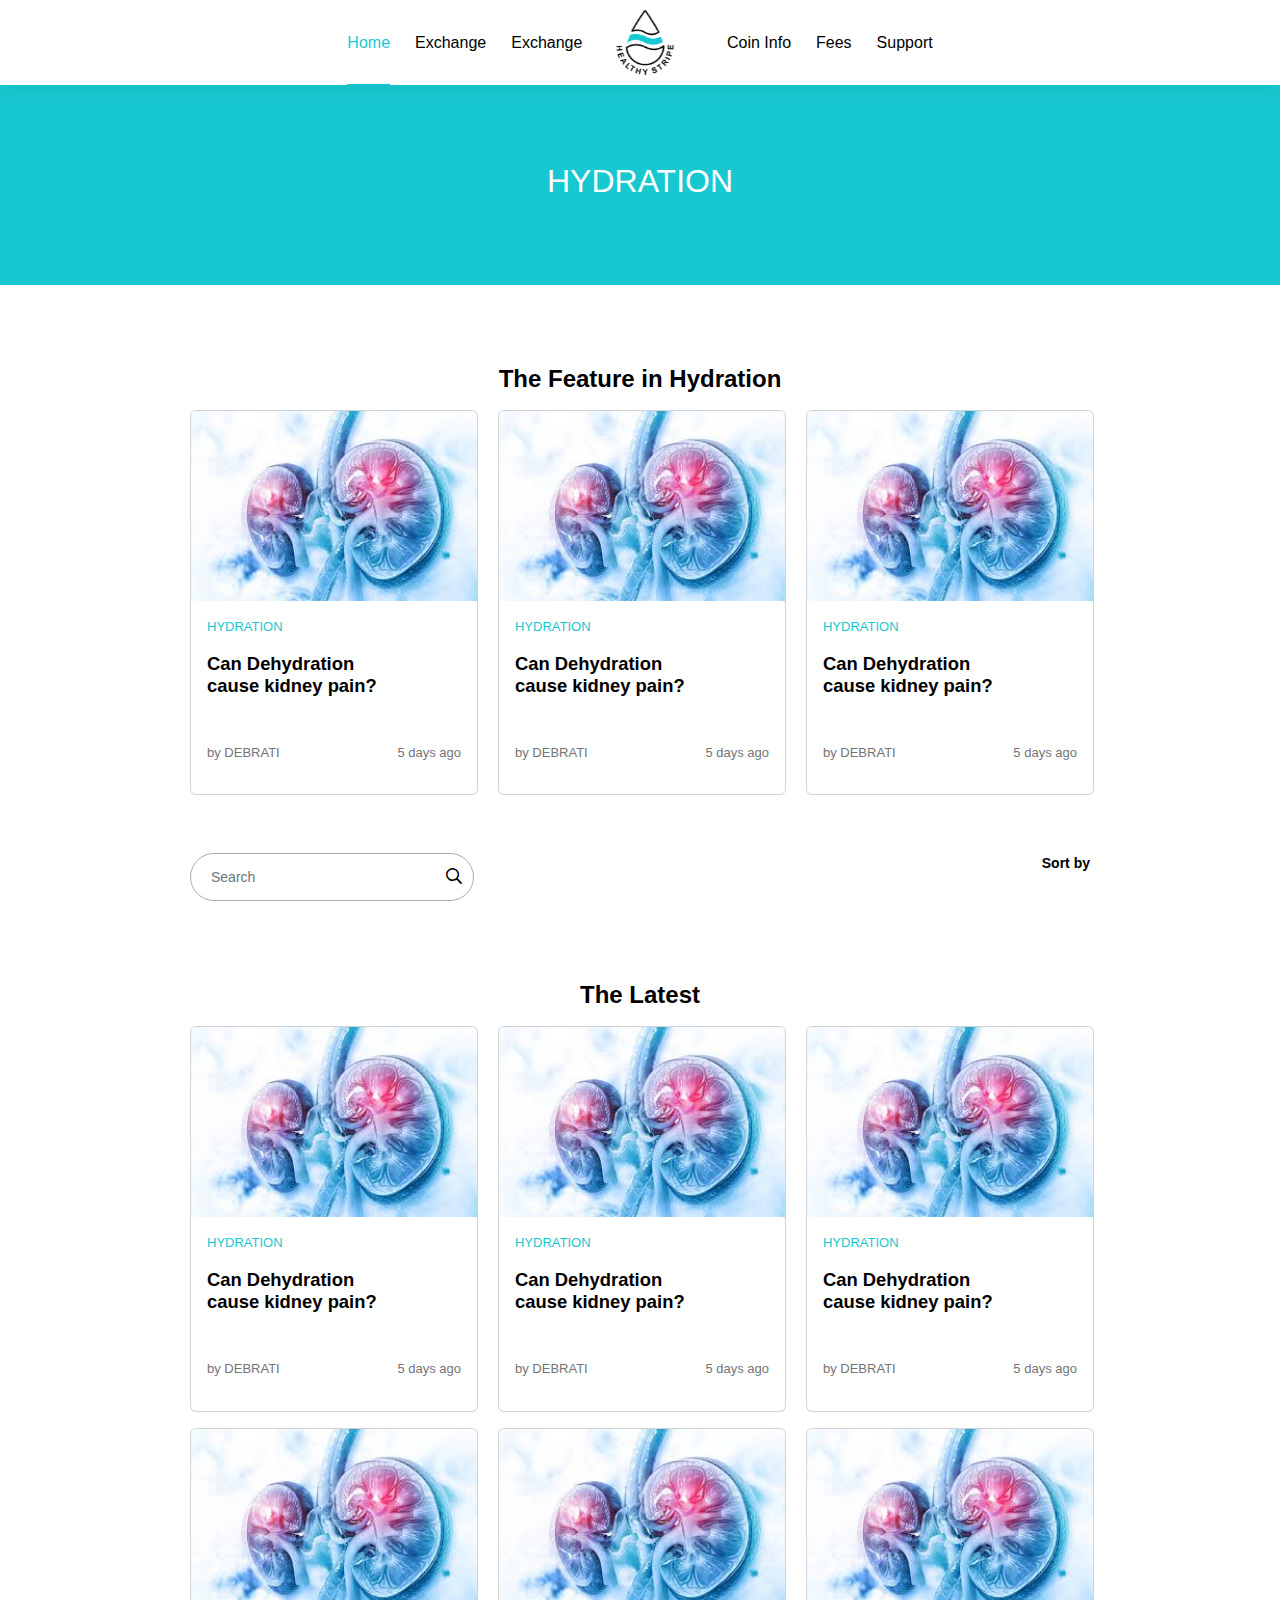
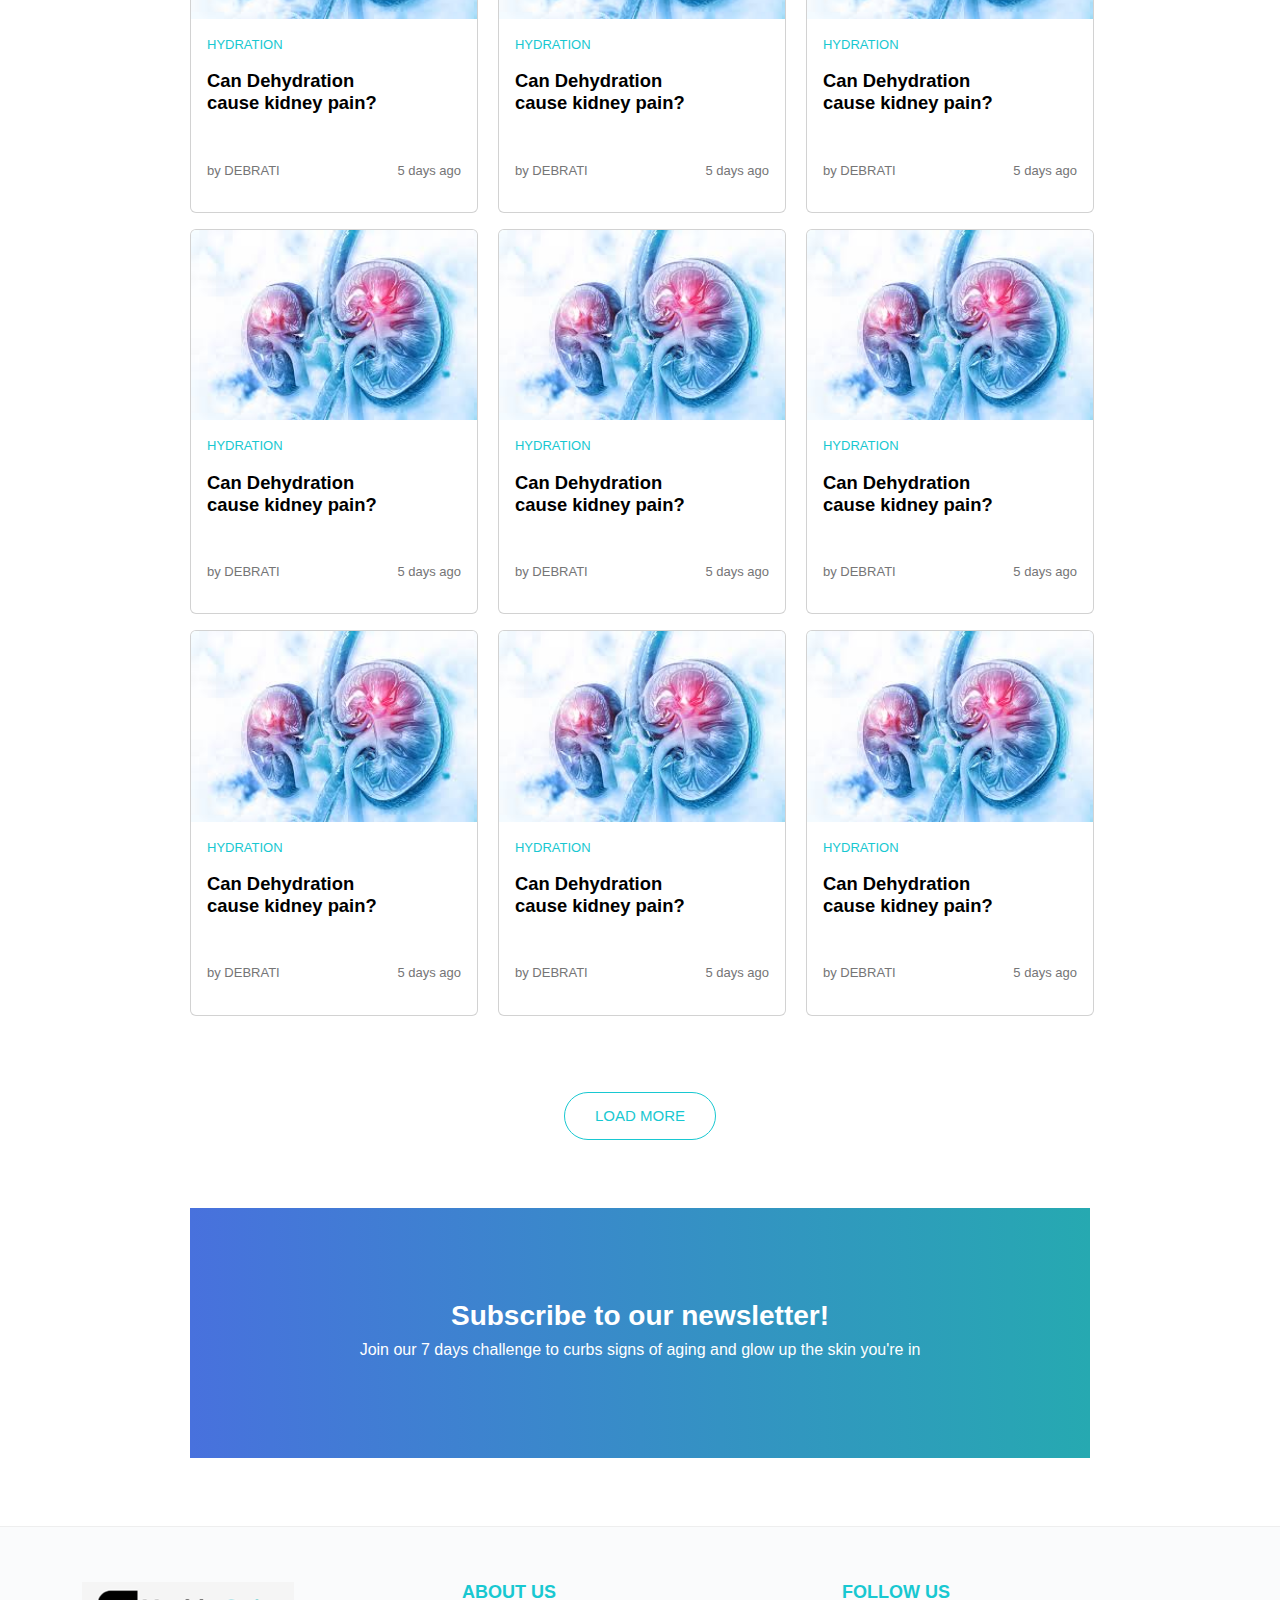
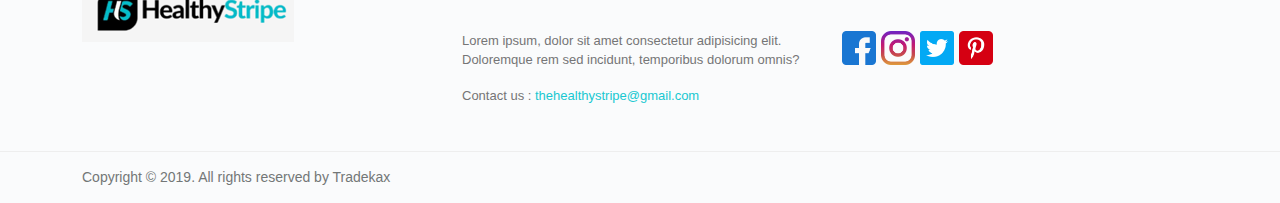
==== commit 94253447: "Rename Page2.html to index.html" ====
--- a/index.html
+++ b/index.html
@@ -31,6 +31,7 @@
     <link rel="stylesheet" href="css/swiper-bundle.min.css">
     <!-- Custom CSS -->
     <link rel="stylesheet" type="text/css" href="css/style.css">
+    <link rel="stylesheet" type="text/css" href="css/page2.css">
     <!-- Custom Responsive CSS -->
     <link rel="stylesheet" type="text/css" href="css/responsive.css">
 
@@ -45,7 +46,7 @@
     </div>
 
     <!-- Header -->
-    <header id="header">
+    <header id="header" class="zindex100">
         <div class="container">
             <div class="row">
                 <div class="col-12">
@@ -96,467 +97,303 @@
 
 
 
-    <section class="same_page_heading section_padding hero_banner">
+
+
+
+
+
+
+
+    <div class="p2-top-bar">
+        <h2 class="p2-hydration-heading">HYDRATION</h2>
+    </div>
+
+    <div class="p2-container">
+
+        <div>
+            <h3 class="p2-feature-heading">The Feature in Hydration</h3>
+        </div>
+        <div class="row">
+            <div class="col-lg-4 col-md-12 my-2">
+                <div class="card mx-auto" style="width: 18rem;">
+                    <img class="card-img-top" src="./img/heart.jpg" alt="Card image cap">
+                    <div class="card-body">
+                        <p class="p2-card-hydration">HYDRATION</p>
+                        <h5 class="card-title p2-card-title">Can Dehydration cause kidney pain?</h5>
+                        <div class="d-flex justify-content-between">
+                            <p class="p2-card-author">by DEBRATI</p>
+                            <p class="p2-card-author">5 days ago</p>
+                        </div>
+
+                    </div>
+                </div>
+            </div>
+            <div class="col-lg-4 col-md-12 my-2">
+                <div class="card mx-auto" style="width: 18rem;">
+                    <img class="card-img-top" src="./img/heart.jpg" alt="Card image cap">
+                    <div class="card-body">
+                        <p class="p2-card-hydration">HYDRATION</p>
+                        <h5 class="card-title p2-card-title">Can Dehydration cause kidney pain?</h5>
+                        <div class="d-flex justify-content-between">
+                            <p class="p2-card-author">by DEBRATI</p>
+                            <p class="p2-card-author">5 days ago</p>
+                        </div>
+
+                    </div>
+                </div>
+            </div>
+            <div class="col-lg-4 col-md-12 my-2">
+                <div class="card mx-auto" style="width: 18rem;">
+                    <img class="card-img-top" src="./img/heart.jpg" alt="Card image cap">
+                    <div class="card-body">
+                        <p class="p2-card-hydration">HYDRATION</p>
+                        <h5 class="card-title p2-card-title">Can Dehydration cause kidney pain?</h5>
+                        <div class="d-flex justify-content-between">
+                            <p class="p2-card-author">by DEBRATI</p>
+                            <p class="p2-card-author">5 days ago</p>
+                        </div>
+
+                    </div>
+                </div>
+            </div>
+        </div>
+
+        <div class="row p2-search-margin">
+            <div class="col-4">
+                <div class="form-group position-relative">
+                    <input type="text" class="form-control" placeholder="Search">
+                    <div class="verified"><i class="far fa-search"></i></div>
+                </div>
+            </div>
+            <div class="col text-end">
+                <p class="p2-sortby-text ">Sort by</p>
+            </div>
+        </div>
+
+        <div>
+            <h3 class="p2-feature-heading">The Latest</h3>
+        </div>
+        <div class="row">
+            <div class="col-lg-4 col-md-6 col-sm-12 my-2">
+                <div class="card mx-auto" style="width: 18rem;">
+                    <img class="card-img-top" src="./img/heart.jpg" alt="Card image cap">
+                    <div class="card-body">
+                        <p class="p2-card-hydration">HYDRATION</p>
+                        <h5 class="card-title p2-card-title">Can Dehydration cause kidney pain?</h5>
+                        <div class="d-flex justify-content-between">
+                            <p class="p2-card-author">by DEBRATI</p>
+                            <p class="p2-card-author">5 days ago</p>
+                        </div>
+
+                    </div>
+                </div>
+            </div>
+            <div class="col-lg-4 col-md-6 col-sm-12 my-2">
+                <div class="card mx-auto" style="width: 18rem;">
+                    <img class="card-img-top" src="./img/heart.jpg" alt="Card image cap">
+                    <div class="card-body">
+                        <p class="p2-card-hydration">HYDRATION</p>
+                        <h5 class="card-title p2-card-title">Can Dehydration cause kidney pain?</h5>
+                        <div class="d-flex justify-content-between">
+                            <p class="p2-card-author">by DEBRATI</p>
+                            <p class="p2-card-author">5 days ago</p>
+                        </div>
+
+                    </div>
+                </div>
+            </div>
+            <div class="col-lg-4 col-md-6 col-sm-12 my-2">
+                <div class="card mx-auto" style="width: 18rem;">
+                    <img class="card-img-top" src="./img/heart.jpg" alt="Card image cap">
+                    <div class="card-body">
+                        <p class="p2-card-hydration">HYDRATION</p>
+                        <h5 class="card-title p2-card-title">Can Dehydration cause kidney pain?</h5>
+                        <div class="d-flex justify-content-between">
+                            <p class="p2-card-author">by DEBRATI</p>
+                            <p class="p2-card-author">5 days ago</p>
+                        </div>
+
+                    </div>
+                </div>
+            </div>
+            <div class="col-lg-4 col-md-6 col-sm-12 my-2">
+                <div class="card mx-auto" style="width: 18rem;">
+                    <img class="card-img-top" src="./img/heart.jpg" alt="Card image cap">
+                    <div class="card-body">
+                        <p class="p2-card-hydration">HYDRATION</p>
+                        <h5 class="card-title p2-card-title">Can Dehydration cause kidney pain?</h5>
+                        <div class="d-flex justify-content-between">
+                            <p class="p2-card-author">by DEBRATI</p>
+                            <p class="p2-card-author">5 days ago</p>
+                        </div>
+
+                    </div>
+                </div>
+            </div>
+            <div class="col-lg-4 col-md-6 col-sm-12 my-2">
+                <div class="card mx-auto" style="width: 18rem;">
+                    <img class="card-img-top" src="./img/heart.jpg" alt="Card image cap">
+                    <div class="card-body">
+                        <p class="p2-card-hydration">HYDRATION</p>
+                        <h5 class="card-title p2-card-title">Can Dehydration cause kidney pain?</h5>
+                        <div class="d-flex justify-content-between">
+                            <p class="p2-card-author">by DEBRATI</p>
+                            <p class="p2-card-author">5 days ago</p>
+                        </div>
+
+                    </div>
+                </div>
+            </div>
+            <div class="col-lg-4 col-md-6 col-sm-12 my-2">
+                <div class="card mx-auto" style="width: 18rem;">
+                    <img class="card-img-top" src="./img/heart.jpg" alt="Card image cap">
+                    <div class="card-body">
+                        <p class="p2-card-hydration">HYDRATION</p>
+                        <h5 class="card-title p2-card-title">Can Dehydration cause kidney pain?</h5>
+                        <div class="d-flex justify-content-between">
+                            <p class="p2-card-author">by DEBRATI</p>
+                            <p class="p2-card-author">5 days ago</p>
+                        </div>
+
+                    </div>
+                </div>
+            </div>
+            <div class="col-lg-4 col-md-6 col-sm-12 my-2">
+                <div class="card mx-auto" style="width: 18rem;">
+                    <img class="card-img-top" src="./img/heart.jpg" alt="Card image cap">
+                    <div class="card-body">
+                        <p class="p2-card-hydration">HYDRATION</p>
+                        <h5 class="card-title p2-card-title">Can Dehydration cause kidney pain?</h5>
+                        <div class="d-flex justify-content-between">
+                            <p class="p2-card-author">by DEBRATI</p>
+                            <p class="p2-card-author">5 days ago</p>
+                        </div>
+
+                    </div>
+                </div>
+            </div>
+            <div class="col-lg-4 col-md-6 col-sm-12 my-2">
+                <div class="card mx-auto" style="width: 18rem;">
+                    <img class="card-img-top" src="./img/heart.jpg" alt="Card image cap">
+                    <div class="card-body">
+                        <p class="p2-card-hydration">HYDRATION</p>
+                        <h5 class="card-title p2-card-title">Can Dehydration cause kidney pain?</h5>
+                        <div class="d-flex justify-content-between">
+                            <p class="p2-card-author">by DEBRATI</p>
+                            <p class="p2-card-author">5 days ago</p>
+                        </div>
+
+                    </div>
+                </div>
+            </div>
+            <div class="col-lg-4 col-md-6 col-sm-12 my-2">
+                <div class="card mx-auto" style="width: 18rem;">
+                    <img class="card-img-top" src="./img/heart.jpg" alt="Card image cap">
+                    <div class="card-body">
+                        <p class="p2-card-hydration">HYDRATION</p>
+                        <h5 class="card-title p2-card-title">Can Dehydration cause kidney pain?</h5>
+                        <div class="d-flex justify-content-between">
+                            <p class="p2-card-author">by DEBRATI</p>
+                            <p class="p2-card-author">5 days ago</p>
+                        </div>
+
+                    </div>
+                </div>
+            </div>
+            <div class="col-lg-4 col-md-6 col-sm-12 my-2">
+                <div class="card mx-auto" style="width: 18rem;">
+                    <img class="card-img-top" src="./img/heart.jpg" alt="Card image cap">
+                    <div class="card-body">
+                        <p class="p2-card-hydration">HYDRATION</p>
+                        <h5 class="card-title p2-card-title">Can Dehydration cause kidney pain?</h5>
+                        <div class="d-flex justify-content-between">
+                            <p class="p2-card-author">by DEBRATI</p>
+                            <p class="p2-card-author">5 days ago</p>
+                        </div>
+
+                    </div>
+                </div>
+            </div>
+            <div class="col-lg-4 col-md-6 col-sm-12 my-2">
+                <div class="card mx-auto" style="width: 18rem;">
+                    <img class="card-img-top" src="./img/heart.jpg" alt="Card image cap">
+                    <div class="card-body">
+                        <p class="p2-card-hydration">HYDRATION</p>
+                        <h5 class="card-title p2-card-title">Can Dehydration cause kidney pain?</h5>
+                        <div class="d-flex justify-content-between">
+                            <p class="p2-card-author">by DEBRATI</p>
+                            <p class="p2-card-author">5 days ago</p>
+                        </div>
+
+                    </div>
+                </div>
+            </div>
+            <div class="col-lg-4 col-md-6 col-sm-12 my-2">
+                <div class="card mx-auto" style="width: 18rem;">
+                    <img class="card-img-top" src="./img/heart.jpg" alt="Card image cap">
+                    <div class="card-body">
+                        <p class="p2-card-hydration">HYDRATION</p>
+                        <h5 class="card-title p2-card-title">Can Dehydration cause kidney pain?</h5>
+                        <div class="d-flex justify-content-between">
+                            <p class="p2-card-author">by DEBRATI</p>
+                            <p class="p2-card-author">5 days ago</p>
+                        </div>
+
+                    </div>
+                </div>
+            </div>
+        </div>
+
+        <div class="btn_block text-center mt-5">
+            <a href="#!" class="quote-btn">LOAD MORE
+            </a>
+        </div>
+
+        <div class="p2-subscribe-card">
+            <h3 class="p2-newsletter-text text-center">Subscribe to our newsletter!</h3>
+            <h4 class="p2-secondary-newsletter-text text-center">Join our 7 days challenge to curbs signs of aging
+                and glow up the
+                skin you're in</h4>
+        </div>
+
+    </div>
+
+
+
+
+
+
+
+
+
+
+
+
+
+
+    <footer class="footer_wrapper">
         <div class="container">
             <div class="row">
-                <div class="col-sm-12 col-md-12 col-lg-12">
-                    <div class="text-center other_page_inner">
-                        <div class="page_heading">
-                            <h1>Help and Support</h1>
-
-                        </div>
-
-                    </div>
-                </div>
-            </div>
-        </div>
-    </section>
-
-    <section class="slider_section section_padding">
-        <div class="container">
-            <div class="top_filter_bar">
-                <div class="top_filter_heading">
-                    <h2>Search results for Acai</h2>
-                </div>
-                <div class="top_filter_select">
-                    <div class="form-group position-relative">                       
-                        <input type="text" class="form-control" placeholder="Search">
-                        <div class="verified"><i class="far fa-search"></i></div>
-                    </div>
-                </div>
-            </div>
-            <div class="swiper partners-swiper">
-                <div class="swiper-wrapper">
-                    <div class="swiper-slide">
-                        <div class="slide_card">
-                            <img src="img/topic.jpg" alt="">
-                            <div class="tittle">
-                                <h3>Hydration</h3>
-                            </div>
-                        </div>
-
-
-                    </div>
-
-                    <div class="swiper-slide">
-                        <div class="slide_card">
-                            <img src="img/topic.jpg" alt="">
-                            <div class="tittle">
-                                <h3>Hydration</h3>
-                            </div>
-                        </div>
-
-
-                    </div>
-
-                    <div class="swiper-slide">
-                        <div class="slide_card">
-                            <img src="img/topic.jpg" alt="">
-                            <div class="tittle">
-                                <h3>Hydration</h3>
-                            </div>
-                        </div>
-
-
-                    </div>
-
-                    <div class="swiper-slide">
-                        <div class="slide_card">
-                            <img src="img/topic.jpg" alt="">
-                            <div class="tittle">
-                                <h3>Hydration</h3>
-                            </div>
-                        </div>
-
-
-                    </div>
-
-                    <div class="swiper-slide">
-                        <div class="slide_card">
-                            <img src="img/topic.jpg" alt="">
-                            <div class="tittle">
-                                <h3>Hydration</h3>
-                            </div>
-                        </div>
-
-
-                    </div>
-
-                    <div class="swiper-slide">
-                        <div class="slide_card">
-                            <img src="img/topic.jpg" alt="">
-                            <div class="tittle">
-                                <h3>Hydration</h3>
-                            </div>
-                        </div>
-
-
-                    </div>
-                    <div class="swiper-slide">
-                        <div class="slide_card">
-                            <img src="img/topic.jpg" alt="">
-                            <div class="tittle">
-                                <h3>Hydration</h3>
-                            </div>
-                        </div>
-
-
-                    </div>
-
-                </div>
-            </div>
-        </div>
-    </section>
-
-    <section class="product_section section_padding">
-        <div class="container">
-            <div class="text-center m-5">
-               
-                <h2 class="section-heading">
-                   Blog
-                </h2>
-            </div>
-            <div class="right_block_wrapper">
-
-
-                <div class="product_list">
-                    <div class="row g-4">
-                        <div class="col-sm-12 col-md-6 col-lg-6 col-xl-4">
-                            <div class="product_card">
-                                <div class="product_img position-relative">
-                                    <a href="javascript:void(0)"><img src="img/blog1.jpg" alt="#"></a>
-                                   
-                                </div>
-                                <div class="product_details">
-                                    <div class="btn_block">
-                                        <a href="#!" class="quote-btn">Food
-                                        </a>
-                                    </div>
-                                    <div class="tittle_dis_block">
-                                        <h3><a href="javascript:void(0)">PROPYLENE GLYCOL USP/EP</a></h3>
-                                        <p>Acai scrub is a natural exfoliating particle extracted from the pulp of Acai.
-                                            It is designed to promote revitalizing and stimulating activity with gentle
-                                            abrasiveness.</p>
-                                    </div>
-                                    <div class="getbtn_block">
-                                        <div class="product_id">
-                                            <span>Written By</span> Debarati 
-                                        </div>
-                                        <div class="product_id">
-                                          <span>234567</span>
-                                        </div>
-                                        <div class="product_id">
-                                            <i class="fas fa-check-circle"></i><span>234567</span>
-                                        </div>
-                                       
-                                    </div>
-                                </div>
-                            </div>
-                        </div>
-                        <div class="col-sm-12 col-md-6 col-lg-6 col-xl-4">
-                            <div class="product_card">
-                                <div class="product_img position-relative">
-                                    <a href="javascript:void(0)"><img src="img/blog2.jpg" alt="#"></a>
-                                  
-                                </div>
-                                <div class="product_details">
-                                    <div class="btn_block">
-                                        <a href="#!" class="quote-btn">Food
-                                        </a>
-                                    </div>
-                                    <div class="tittle_dis_block">
-                                        <h3><a href="javascript:void(0)">PROPYLENE GLYCOL USP/EP</a></h3>
-                                        <p>Acai scrub is a natural exfoliating particle extracted from the pulp of Acai.
-                                            It is designed to promote revitalizing and stimulating activity with gentle
-                                            abrasiveness.</p>
-                                    </div>
-                                    <div class="getbtn_block">
-                                        <div class="product_id">
-                                            <span>Written By</span> Debarati 
-                                        </div>
-                                        <div class="product_id">
-                                          <span>234567</span>
-                                        </div>
-                                        <div class="product_id">
-                                            <i class="fas fa-check-circle"></i><span>234567</span>
-                                        </div>
-                                       
-                                    </div>
-                                </div>
-                            </div>
-                        </div>
-                        <div class="col-sm-12 col-md-6 col-lg-6 col-xl-4">
-                            <div class="product_card">
-                                <div class="product_img position-relative">
-                                    <a href="javascript:void(0)"><img src="img/blog3.jpg" alt="#"></a>
-                                   
-                                </div>
-                                <div class="product_details">
-                                    <div class="btn_block">
-                                        <a href="#!" class="quote-btn">Food
-                                        </a>
-                                    </div>
-                                    <div class="tittle_dis_block">
-                                        <h3><a href="javascript:void(0)">PROPYLENE GLYCOL USP/EP</a></h3>
-                                        <p>Acai scrub is a natural exfoliating particle extracted from the pulp of Acai.
-                                            It is designed to promote revitalizing and stimulating activity with gentle
-                                            abrasiveness.</p>
-                                    </div>
-                                    <div class="getbtn_block">
-                                        <div class="product_id">
-                                            <span>Written By</span> Debarati 
-                                        </div>
-                                        <div class="product_id">
-                                          <span>234567</span>
-                                        </div>
-                                        <div class="product_id">
-                                            <i class="fas fa-check-circle"></i><span>234567</span>
-                                        </div>
-                                       
-                                    </div>
-                                </div>
-                            </div>
-                        </div>
-
-                        <div class="col-sm-12 col-md-6 col-lg-6 col-xl-4">
-                            <div class="product_card">
-                                <div class="product_img position-relative">
-                                    <a href="javascript:void(0)"><img src="img/blog1.jpg" alt="#"></a>
-                                   
-                                </div>
-                                <div class="product_details">
-                                    <div class="btn_block">
-                                        <a href="#!" class="quote-btn">Food
-                                        </a>
-                                    </div>
-                                    <div class="tittle_dis_block">
-                                        <h3><a href="javascript:void(0)">PROPYLENE GLYCOL USP/EP</a></h3>
-                                        <p>Acai scrub is a natural exfoliating particle extracted from the pulp of Acai.
-                                            It is designed to promote revitalizing and stimulating activity with gentle
-                                            abrasiveness.</p>
-                                    </div>
-                                    <div class="getbtn_block">
-                                        <div class="product_id">
-                                            <span>Written By</span> Debarati 
-                                        </div>
-                                        <div class="product_id">
-                                          <span>234567</span>
-                                        </div>
-                                        <div class="product_id">
-                                            <i class="fas fa-check-circle"></i><span>234567</span>
-                                        </div>
-                                       
-                                    </div>
-                                </div>
-                            </div>
-                        </div>
-                        <div class="col-sm-12 col-md-6 col-lg-6 col-xl-4">
-                            <div class="product_card">
-                                <div class="product_img position-relative">
-                                    <a href="javascript:void(0)"><img src="img/blog2.jpg" alt="#"></a>
-                                  
-                                </div>
-                                <div class="product_details">
-                                    <div class="btn_block">
-                                        <a href="#!" class="quote-btn">Food
-                                        </a>
-                                    </div>
-                                    <div class="tittle_dis_block">
-                                        <h3><a href="javascript:void(0)">PROPYLENE GLYCOL USP/EP</a></h3>
-                                        <p>Acai scrub is a natural exfoliating particle extracted from the pulp of Acai.
-                                            It is designed to promote revitalizing and stimulating activity with gentle
-                                            abrasiveness.</p>
-                                    </div>
-                                    <div class="getbtn_block">
-                                        <div class="product_id">
-                                            <span>Written By</span> Debarati 
-                                        </div>
-                                        <div class="product_id">
-                                          <span>234567</span>
-                                        </div>
-                                        <div class="product_id">
-                                            <i class="fas fa-check-circle"></i><span>234567</span>
-                                        </div>
-                                       
-                                    </div>
-                                </div>
-                            </div>
-                        </div>
-                        <div class="col-sm-12 col-md-6 col-lg-6 col-xl-4">
-                            <div class="product_card">
-                                <div class="product_img position-relative">
-                                    <a href="javascript:void(0)"><img src="img/blog3.jpg" alt="#"></a>
-                                   
-                                </div>
-                                <div class="product_details">
-                                    <div class="btn_block">
-                                        <a href="#!" class="quote-btn">Food
-                                        </a>
-                                    </div>
-                                    <div class="tittle_dis_block">
-                                        <h3><a href="javascript:void(0)">PROPYLENE GLYCOL USP/EP</a></h3>
-                                        <p>Acai scrub is a natural exfoliating particle extracted from the pulp of Acai.
-                                            It is designed to promote revitalizing and stimulating activity with gentle
-                                            abrasiveness.</p>
-                                    </div>
-                                    <div class="getbtn_block">
-                                        <div class="product_id">
-                                            <span>Written By</span> Debarati 
-                                        </div>
-                                        <div class="product_id">
-                                          <span>234567</span>
-                                        </div>
-                                        <div class="product_id">
-                                            <i class="fas fa-check-circle"></i><span>234567</span>
-                                        </div>
-                                       
-                                    </div>
-                                </div>
-                            </div>
-                        </div>
-                        <div class="col-sm-12 col-md-6 col-lg-6 col-xl-4">
-                            <div class="product_card">
-                                <div class="product_img position-relative">
-                                    <a href="javascript:void(0)"><img src="img/blog1.jpg" alt="#"></a>
-                                   
-                                </div>
-                                <div class="product_details">
-                                    <div class="btn_block">
-                                        <a href="#!" class="quote-btn">Food
-                                        </a>
-                                    </div>
-                                    <div class="tittle_dis_block">
-                                        <h3><a href="javascript:void(0)">PROPYLENE GLYCOL USP/EP</a></h3>
-                                        <p>Acai scrub is a natural exfoliating particle extracted from the pulp of Acai.
-                                            It is designed to promote revitalizing and stimulating activity with gentle
-                                            abrasiveness.</p>
-                                    </div>
-                                    <div class="getbtn_block">
-                                        <div class="product_id">
-                                            <span>Written By</span> Debarati 
-                                        </div>
-                                        <div class="product_id">
-                                          <span>234567</span>
-                                        </div>
-                                        <div class="product_id">
-                                            <i class="fas fa-check-circle"></i><span>234567</span>
-                                        </div>
-                                       
-                                    </div>
-                                </div>
-                            </div>
-                        </div>
-                        <div class="col-sm-12 col-md-6 col-lg-6 col-xl-4">
-                            <div class="product_card">
-                                <div class="product_img position-relative">
-                                    <a href="javascript:void(0)"><img src="img/blog2.jpg" alt="#"></a>
-                                  
-                                </div>
-                                <div class="product_details">
-                                    <div class="btn_block">
-                                        <a href="#!" class="quote-btn">Food
-                                        </a>
-                                    </div>
-                                    <div class="tittle_dis_block">
-                                        <h3><a href="javascript:void(0)">PROPYLENE GLYCOL USP/EP</a></h3>
-                                        <p>Acai scrub is a natural exfoliating particle extracted from the pulp of Acai.
-                                            It is designed to promote revitalizing and stimulating activity with gentle
-                                            abrasiveness.</p>
-                                    </div>
-                                    <div class="getbtn_block">
-                                        <div class="product_id">
-                                            <span>Written By</span> Debarati 
-                                        </div>
-                                        <div class="product_id">
-                                          <span>234567</span>
-                                        </div>
-                                        <div class="product_id">
-                                            <i class="fas fa-check-circle"></i><span>234567</span>
-                                        </div>
-                                       
-                                    </div>
-                                </div>
-                            </div>
-                        </div>
-                        <div class="col-sm-12 col-md-6 col-lg-6 col-xl-4">
-                            <div class="product_card">
-                                <div class="product_img position-relative">
-                                    <a href="javascript:void(0)"><img src="img/blog3.jpg" alt="#"></a>
-                                   
-                                </div>
-                                <div class="product_details">
-                                    <div class="btn_block">
-                                        <a href="#!" class="quote-btn">Food
-                                        </a>
-                                    </div>
-                                    <div class="tittle_dis_block">
-                                        <h3><a href="javascript:void(0)">PROPYLENE GLYCOL USP/EP</a></h3>
-                                        <p>Acai scrub is a natural exfoliating particle extracted from the pulp of Acai.
-                                            It is designed to promote revitalizing and stimulating activity with gentle
-                                            abrasiveness.</p>
-                                    </div>
-                                    <div class="getbtn_block">
-                                        <div class="product_id">
-                                            <span>Written By</span> Debarati 
-                                        </div>
-                                        <div class="product_id">
-                                          <span>234567</span>
-                                        </div>
-                                        <div class="product_id">
-                                            <i class="fas fa-check-circle"></i><span>234567</span>
-                                        </div>
-                                       
-                                    </div>
-                                </div>
-                            </div>
-                        </div>
-                  
-                    </div>
-                    <div>
-                        <div class="btn_block text-center mt-5">
-                            <a href="#!" class="quote-btn">LOAD MORE
-                            </a>
-                        </div>
-                    </div>
-                </div>
-
-            </div>
-        </div>
-    </section>
-
-
-
-
-
-
-    <footer class="footer_wrapper">
-        <div class="container">
-            <div class="row">              
                 <div class="col-md-12 col-lg-12 col-xl-12 order-xl-1 order-lg-1">
                     <div class="row">
                         <div class="col-6 col-md-4  mb-3 mb-sm-0">
-                            <h6>Company</h6>
-                            <ul class="footer-links">
-                                <li> <a href="#">About Us</a> </li>
-                                <li> <a href="./Page2.html">Exchange</a> </li>
-                                <li> <a href="#">Coin info</a> </li>
-                            </ul>
+                            <img src="./img/namelogo.png">
                         </div>
                         <div class="col-6 col-md-4  mb-3 mb-sm-0">
-                            <h6>Legal</h6>
-                            <ul class="footer-links">
-                                <li><a href="#">Privacy Policy</a></li>
-                                <li><a href="#">Terms & Conditions</a></li>
-                            </ul>
+                            <h6 class="p2-abt-us">ABOUT US</h6>
+                            <p class="p2-below-abtus">Lorem ipsum, dolor sit amet consectetur adipisicing elit. Doloremque rem sed incidunt, temporibus dolorum omnis?</p>
+                            <p class="p2-below-abtus">Contact us : <span class="p2-footer-email">thehealthystripe@gmail.com</span></p>
                         </div>
                         <div class="col-6 col-md-4 mb-3 mb-sm-0">
-                            <h6>Support</h6>
-                            <ul class="footer-links">
-                                <li><a href="#">FAQ</a></li>
-                                <li><a href="#">Support Center</a></li>
-                            </ul>
-                        </div>
-                       
+                            <h6 class="p2-abt-us" >FOLLOW US</h6>
+                            <div class="d-flex justify-content-start">
+                                <img class="p2-followup-icon" src="./img/facebook.png">
+                                <img class="p2-followup-icon" src="./img/instagram.png">
+                                <img class="p2-followup-icon" src="./img/twitter.png">
+                                <img class="p2-followup-icon" src="./img/pinterest.png">
+                            </div>
+                        </div>
+
                     </div>
                 </div>
             </div>
@@ -595,7 +432,6 @@
 
     <script src="https://ajax.googleapis.com/ajax/libs/jquery/3.6.1/jquery.min.js"></script>
     <!-- Bootstrap v5.2.3  -->
-
     <script src="https://cdn.jsdelivr.net/npm/bootstrap@5.0.2/dist/js/bootstrap.bundle.min.js"
         integrity="sha384-MrcW6ZMFYlzcLA8Nl+NtUVF0sA7MsXsP1UyJoMp4YLEuNSfAP+JcXn/tWtIaxVXM"
         crossorigin="anonymous"></script>
@@ -651,4 +487,4 @@
     </script>
 </body>
 
-</html>+</html>
--- a/css/page2.css
+++ b/css/page2.css
@@ -0,0 +1,122 @@
+.p2-top-bar {
+    width: 100%;
+    height: 200px;
+    background-color: #18c8d1;
+    display: flex;
+    justify-content: center;
+    align-items: center;
+}
+
+.p2-hydration-heading {
+    color: white;
+}
+
+.p2-feature-heading {
+    margin-top: 80px;
+    color: black;
+    text-align: center;
+    font-size: 1.50rem;
+    font-weight: 550;
+}
+
+.p2-card-hydration {
+    font-size: small;
+    color: #18c8d1;
+}
+
+.p2-card-title {
+    font-weight: 550;
+    font-size: 1.15rem;
+    width: 75%;
+}
+
+.p2-card-author {
+    margin-top: 38px;
+    font-size: small;
+}
+
+.p2-horizontal {
+    display: flex;
+    flex-direction: column;
+}
+
+.p2-row {
+    margin-top: 25px;
+    justify-content: center;
+    display: flex;
+}
+
+.p2-container {
+    margin-right: auto;
+    margin-left: auto;
+}
+
+.p2-search-margin {
+    margin-top: 50px;
+}
+
+
+.p2-sortby-text {
+    font-size: 14px;
+    color: #000000;
+    font-weight: 600;
+}
+
+.p2-subscribe-card {
+    background: rgb(72, 113, 221);
+    background: linear-gradient(90deg, rgba(72, 113, 221, 1) 0%, rgba(38, 169, 177, 1) 100%);
+    width: 100%;
+    height: 250px;
+    margin-top: 68px;
+    margin-bottom: 68px;
+    display: flex;
+    flex-direction: column;
+    justify-content: center;
+    align-items: center;
+}
+
+.p2-newsletter-text{
+    color: white;
+    font-weight: 600;
+}
+
+.p2-secondary-newsletter-text{
+    font-size: medium;
+    color: white;
+}
+
+.p2-abt-us{
+    color: #18c8d1;
+    font-weight: 800;
+}
+
+.p2-below-abtus{
+    font-size: 13px;
+    color: #757576;
+}
+
+.p2-footer-email{
+    color: #18c8d1;
+}
+
+.p2-followup-icon{
+    width: 34px;
+    margin-right: 5px;
+}
+
+
+
+@media (min-width: 1200px) {
+
+    .p2-container {
+        max-width: 1000px;
+    }
+
+
+}
+
+@media (min-width: 992px) {
+    .p2-container {
+        max-width: 900px;
+    }
+}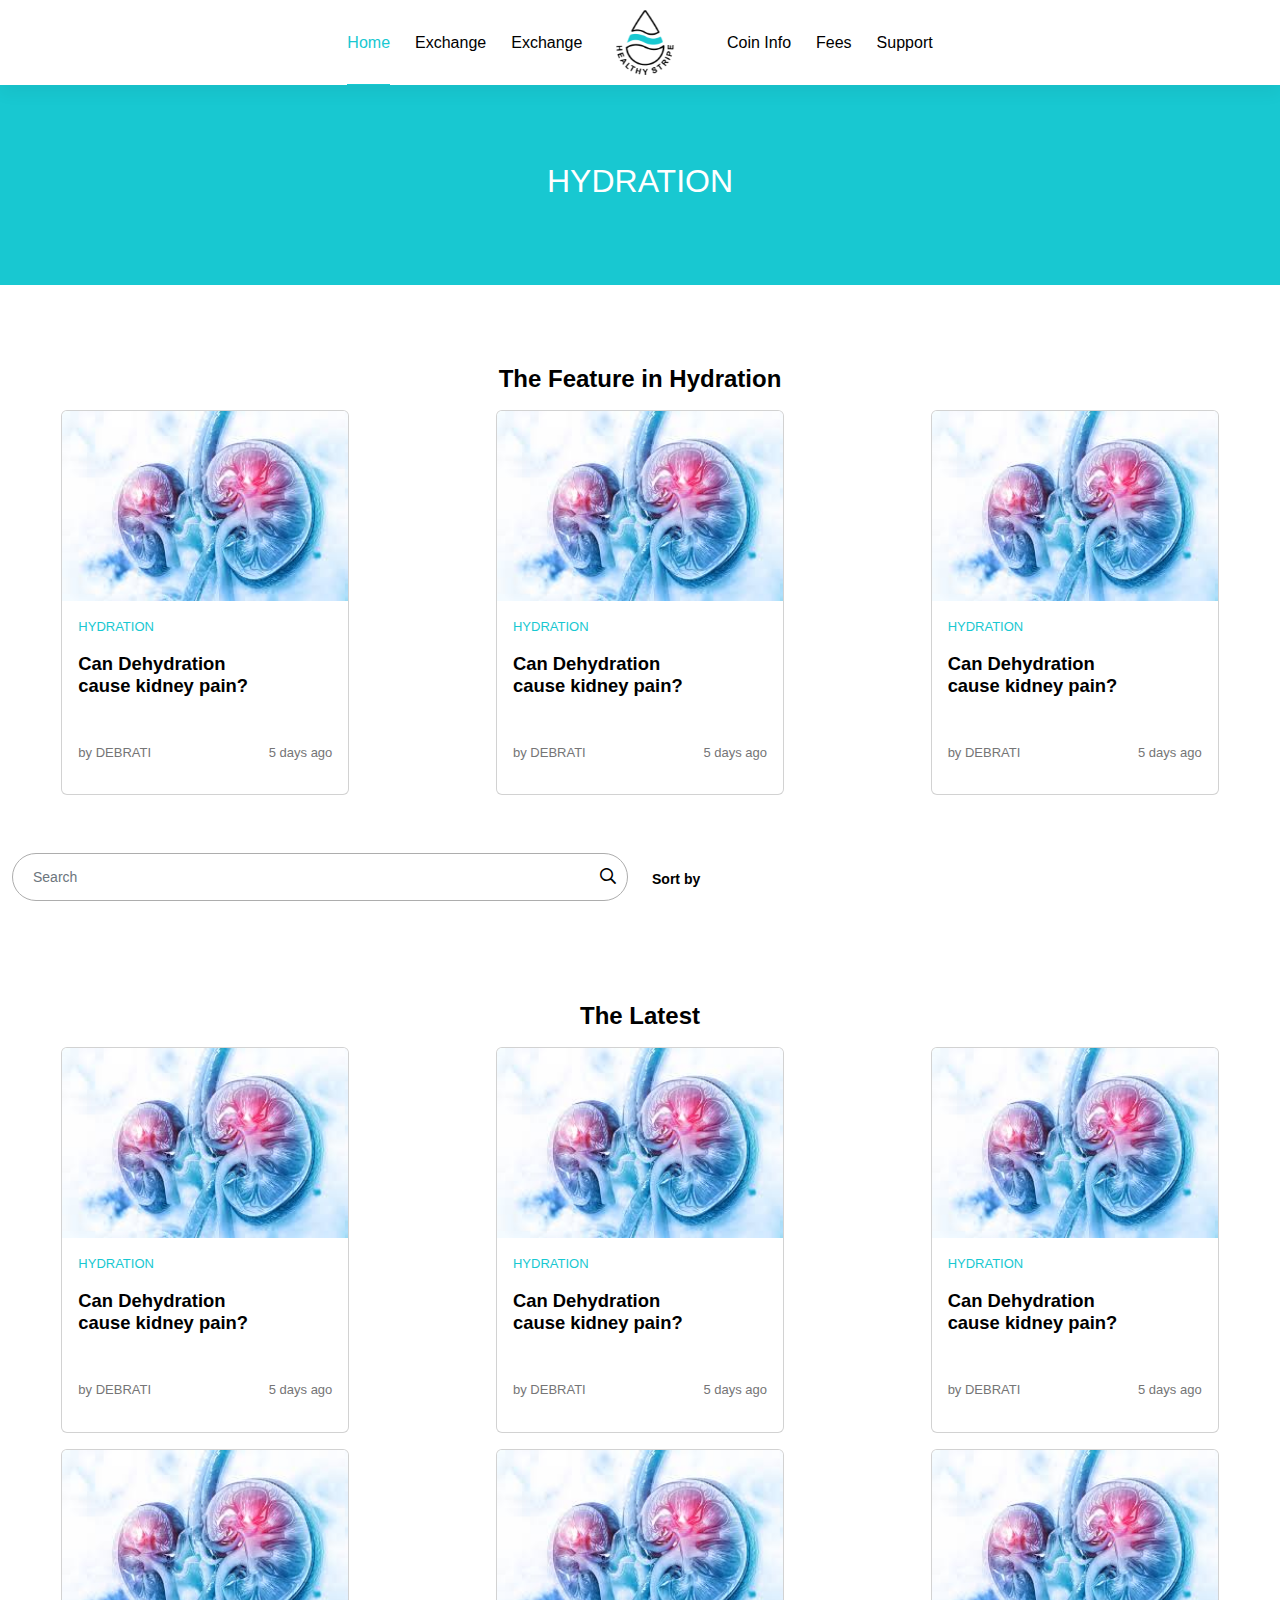
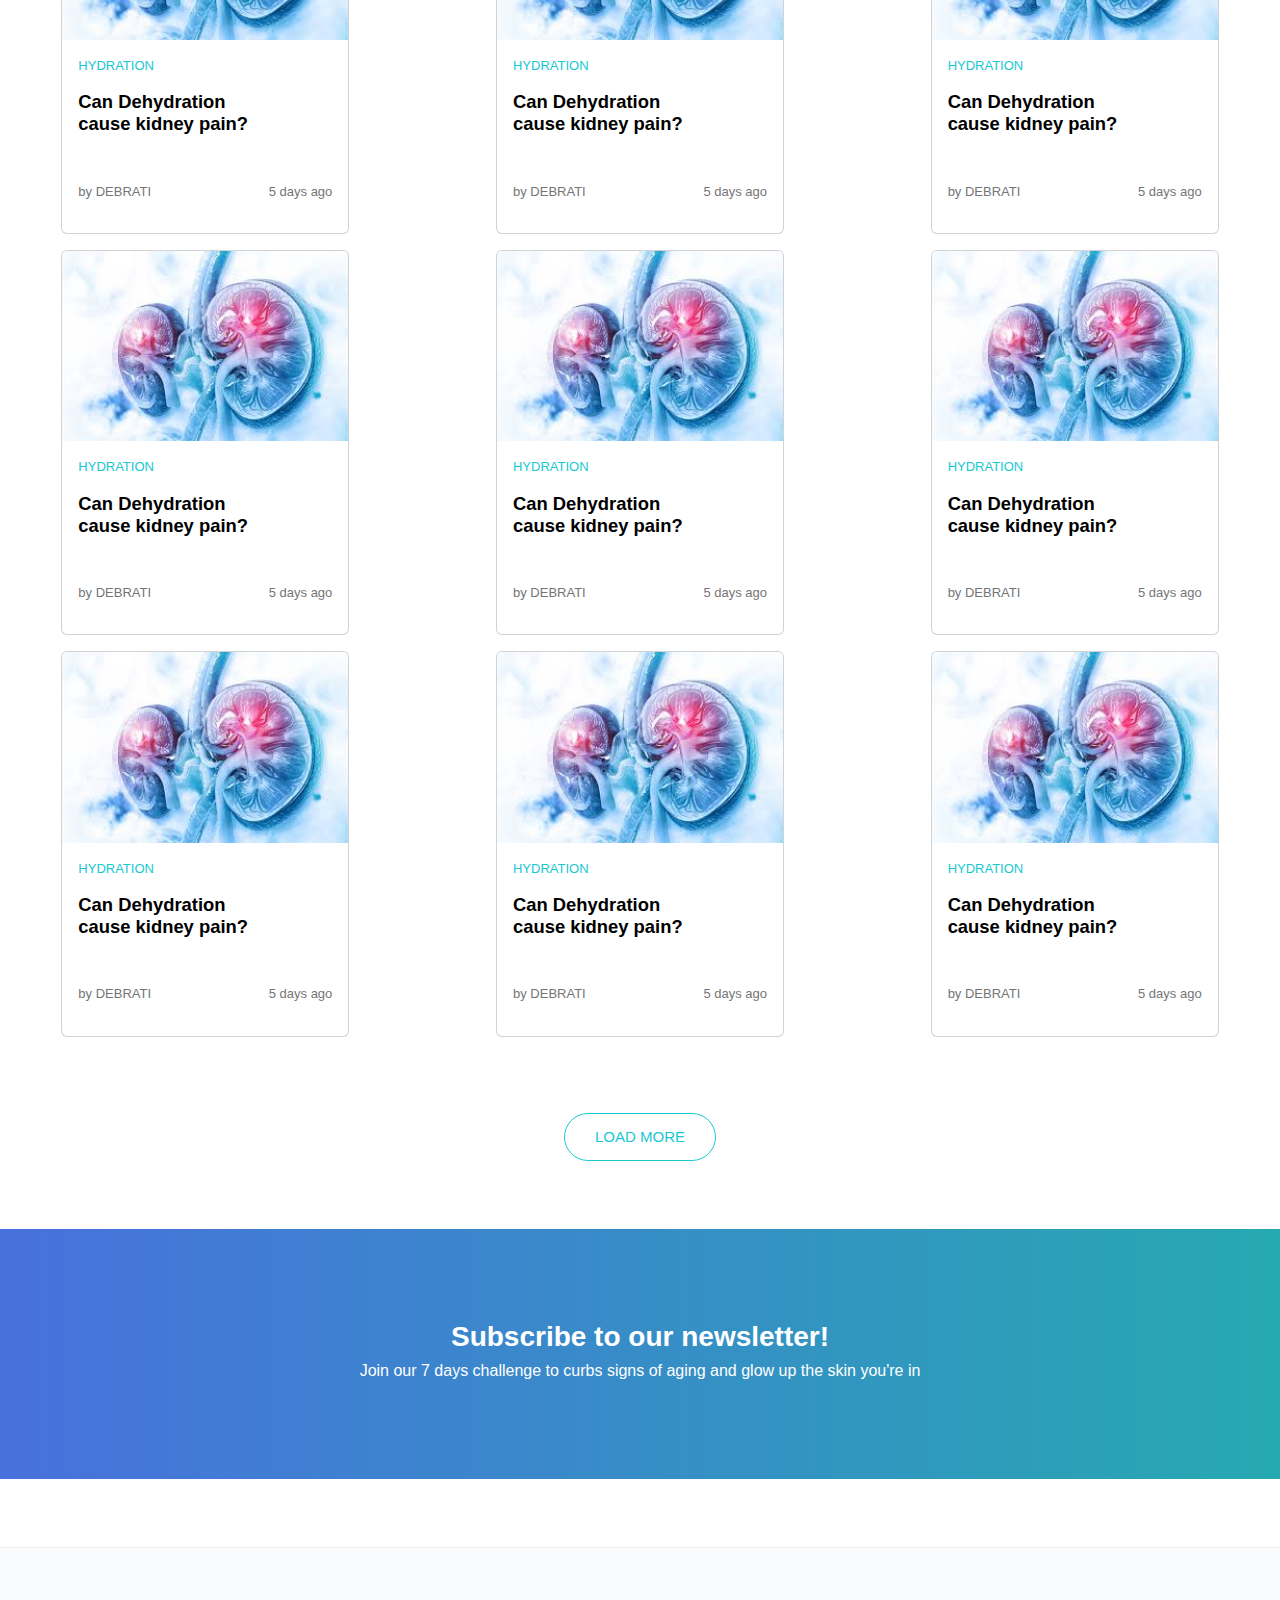
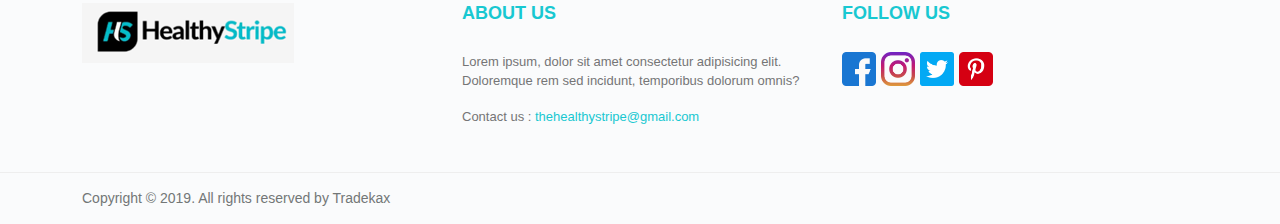
==== commit be5db63a: "Update index.html" ====
--- a/index.html
+++ b/index.html
@@ -158,14 +158,14 @@
             </div>
         </div>
 
-        <div class="row p2-search-margin">
-            <div class="col-4">
+        <div class="row p2-search-margin mx-auto mb-3">
+            <div class="col-lg-6 col-md-12">
                 <div class="form-group position-relative">
                     <input type="text" class="form-control" placeholder="Search">
                     <div class="verified"><i class="far fa-search"></i></div>
                 </div>
             </div>
-            <div class="col text-end">
+            <div class="col-lg-6 col-md-12 my-3">
                 <p class="p2-sortby-text ">Sort by</p>
             </div>
         </div>
--- a/css/page2.css
+++ b/css/page2.css
@@ -106,17 +106,24 @@
 
 
 
-@media (min-width: 1200px) {
+@media (max-width: 1200px) {
 
     .p2-container {
         max-width: 1000px;
     }
 
-
+    .p2-sortby-text {
+        text-align: end;
+    }
 }
 
-@media (min-width: 992px) {
+@media (max-width: 992px) {
     .p2-container {
         max-width: 900px;
+        text-align: end;
     }
-}+    .p2-sortby-text {
+        text-align: center;
+    }
+    
+}
